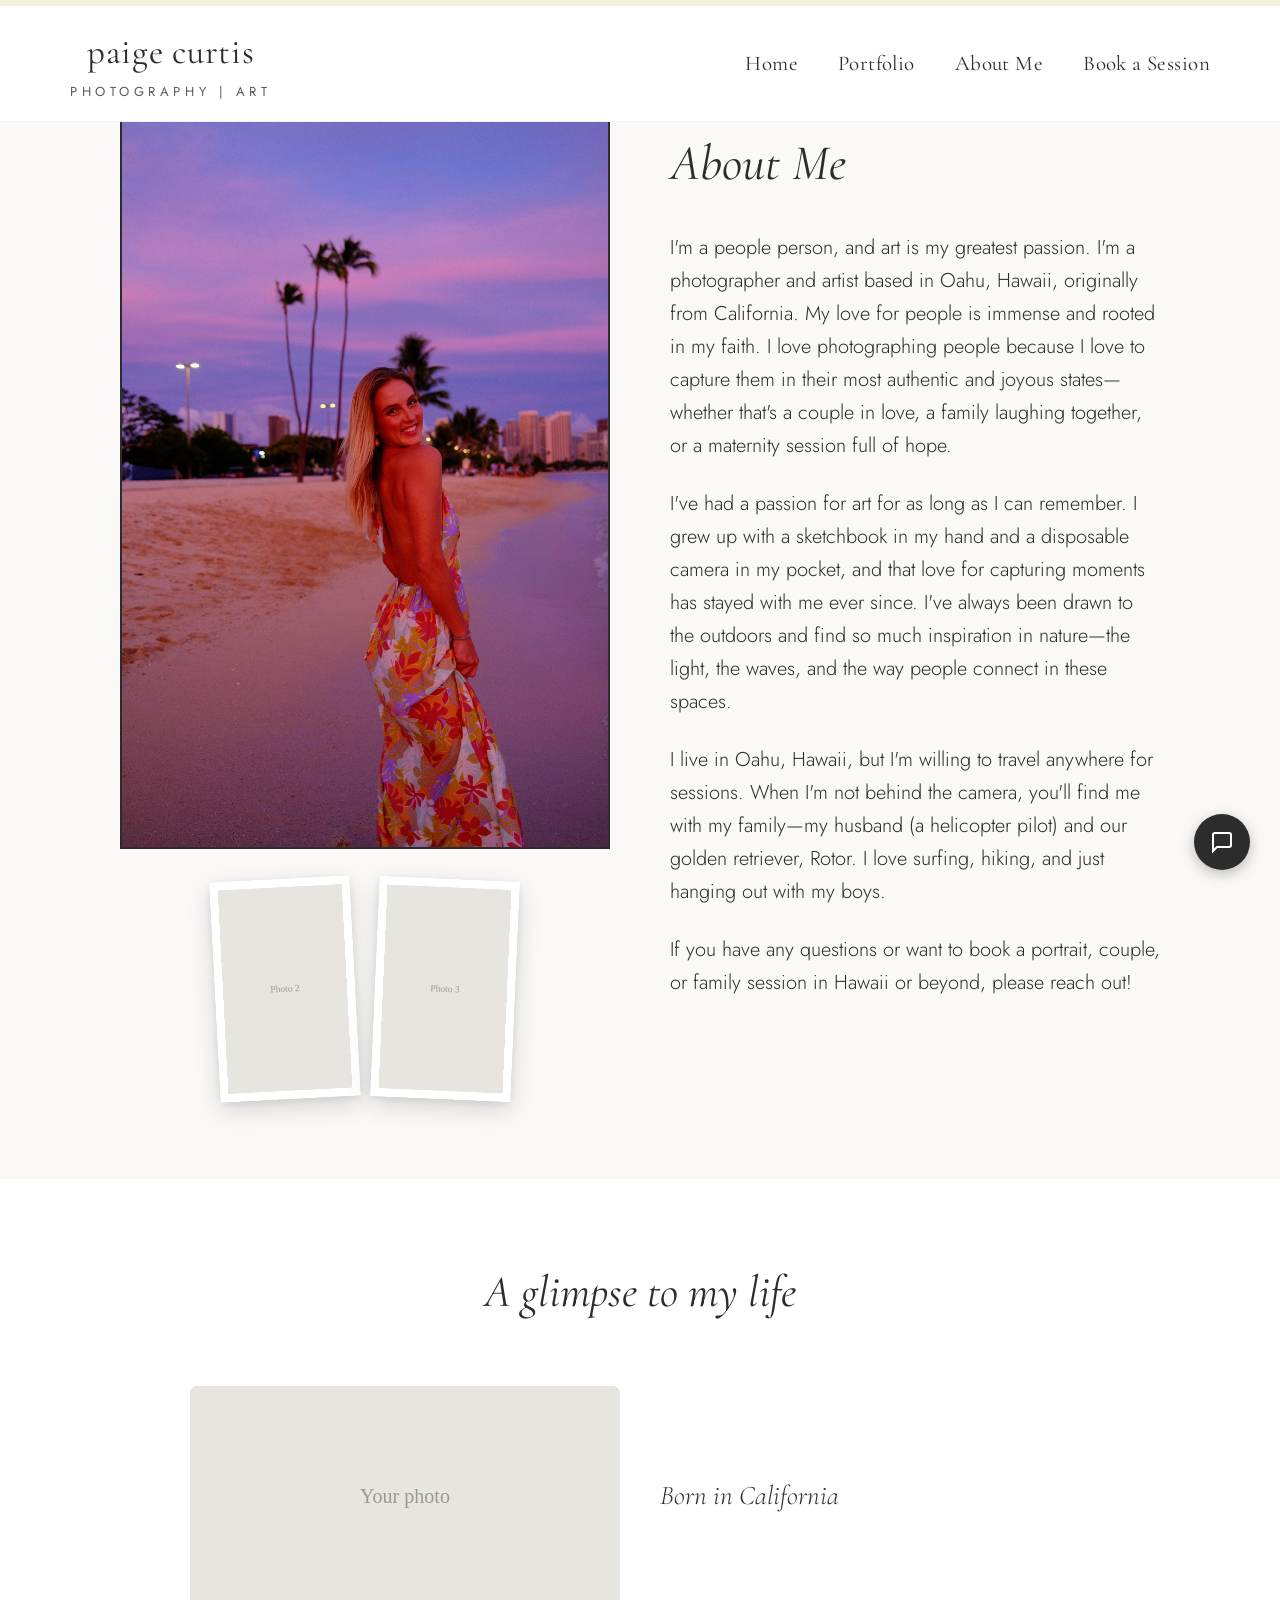
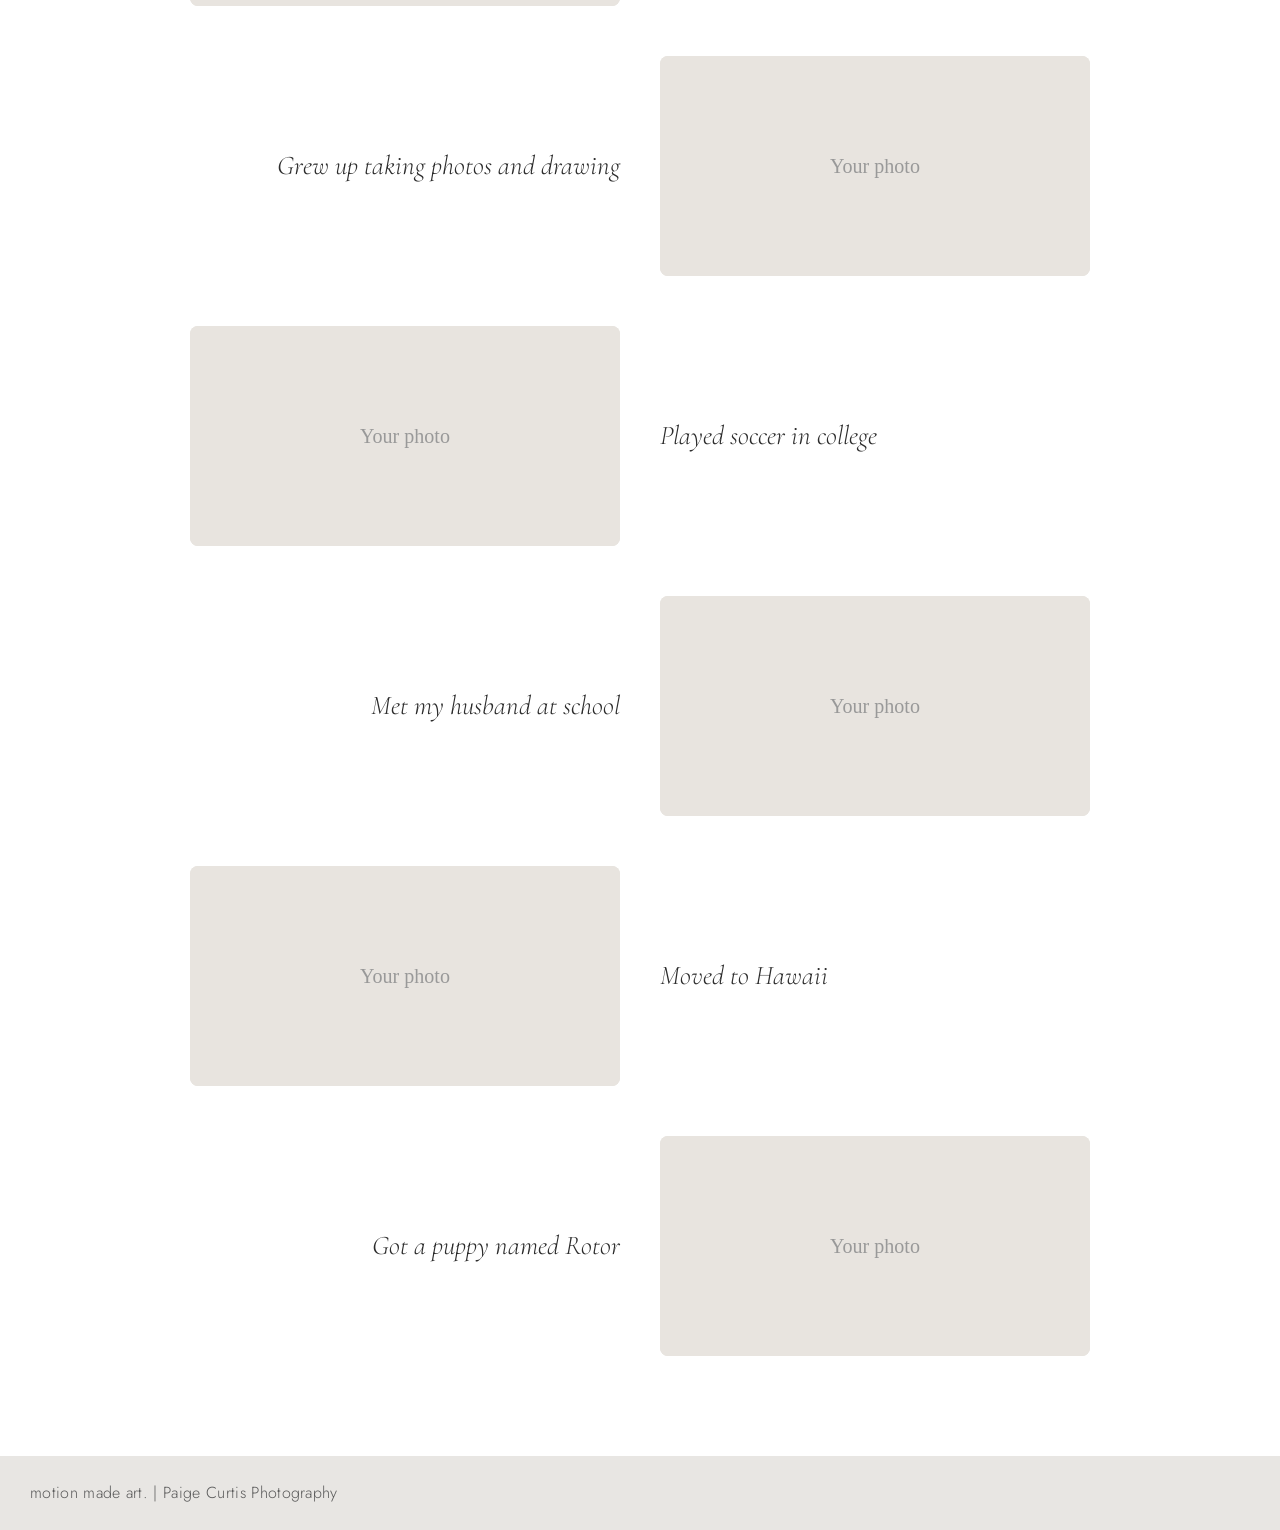
==== about/index.html @ 6ec6ce51 "fix loading" ====
<!DOCTYPE html>
<html lang="en">
<head>
  <meta charset="UTF-8">
  <meta name="viewport" content="width=device-width, initial-scale=1.0">
  <title>About Paige Curtis | Oahu Hawaii Photographer &amp; Artist</title>
  <meta name="description" content="Meet Paige Curtis—Oahu-based photographer and artist. A people person with a passion for capturing authentic, joyous moments. Faith-inspired; available to travel anywhere.">
  <meta name="keywords" content="about Paige Curtis, Oahu photographer, Hawaii photographer, portrait photographer, faith-based photography">
  <link rel="canonical" href="https://paigecurtisphoto.com/about/">
  <link rel="preconnect" href="https://fonts.googleapis.com">
  <link rel="preconnect" href="https://fonts.gstatic.com" crossorigin>
  <link href="https://fonts.googleapis.com/css2?family=Cormorant+Garamond:ital@0;1&family=Jost:wght@300;400;500&display=swap" rel="stylesheet">
  <link rel="stylesheet" href="../css/style.css">
</head>
<body>
  <div class="accent-bar" aria-hidden="true"></div>
  <header class="site-header">
    <div class="header-inner">
      <a href="../" class="logo">
        <span class="logo-name">paige curtis</span>
        <span class="logo-tag">PHOTOGRAPHY | ART</span>
      </a>
      <button type="button" class="nav-toggle" aria-label="Open menu" aria-expanded="false">
        <span></span><span></span><span></span>
      </button>
      <nav class="main-nav">
        <a href="../">Home</a>
        <a href="../portfolio">Portfolio</a>
        <a href="../about">About Me</a>
        <a href="../book">Book a Session</a>
      </nav>
    </div>
  </header>

  <main class="page-main">
    <section class="about-section">
      <div class="about-photo">
        <img class="about-main-img" src="../images/about-paige.jpg" alt="Paige Curtis on the beach at sunset" decoding="async" fetchpriority="high" onerror="this.onerror=null;this.src='data:image/svg+xml,%3Csvg xmlns=%22http://www.w3.org/2000/svg%22 width=%22400%22 height=%22600%22%3E%3Crect fill=%22%23e8e4df%22 width=%22400%22 height=%22600%22/%3E%3Ctext fill=%22%23999%22 x=%22200%22 y=%22300%22 text-anchor=%22middle%22 dy=%22.3em%22 font-family=%22sans-serif%22 font-size=%2216%22%3EYour photo%3C/text%3E%3C/svg%3E';" />
        <div class="about-extras">
          <img src="../images/about-2.jpg" alt="Paige Curtis photographer at work in Hawaii" loading="lazy" decoding="async" onerror="this.onerror=null;this.src='data:image/svg+xml,%3Csvg xmlns=%22http://www.w3.org/2000/svg%22 width=%22240%22 height=%22300%22%3E%3Crect fill=%22%23e8e4df%22 width=%22240%22 height=%22300%22/%3E%3Ctext fill=%22%23999%22 x=%22120%22 y=%22150%22 text-anchor=%22middle%22 dy=%22.3em%22 font-size=%2214%22%3EPhoto 2%3C/text%3E%3C/svg%3E';" />
          <img src="../images/about-3.jpg" alt="Paige Curtis portrait and art Oahu" loading="lazy" decoding="async" onerror="this.onerror=null;this.src='data:image/svg+xml,%3Csvg xmlns=%22http://www.w3.org/2000/svg%22 width=%22240%22 height=%22300%22%3E%3Crect fill=%22%23e8e4df%22 width=%22240%22 height=%22300%22/%3E%3Ctext fill=%22%23999%22 x=%22120%22 y=%22150%22 text-anchor=%22middle%22 dy=%22.3em%22 font-size=%2214%22%3EPhoto 3%3C/text%3E%3C/svg%3E';" />
        </div>
      </div>
      <div class="about-content">
        <h1 class="about-title">About Me</h1>
        <p>I'm a people person, and art is my greatest passion. I'm a photographer and artist based in Oahu, Hawaii, originally from California. My love for people is immense and rooted in my faith. I love photographing people because I love to capture them in their most authentic and joyous states—whether that's a couple in love, a family laughing together, or a maternity session full of hope.</p>
        <p>I've had a passion for art for as long as I can remember. I grew up with a sketchbook in my hand and a disposable camera in my pocket, and that love for capturing moments has stayed with me ever since. I've always been drawn to the outdoors and find so much inspiration in nature—the light, the waves, and the way people connect in these spaces.</p>
        <p>I live in Oahu, Hawaii, but I'm willing to travel anywhere for sessions. When I'm not behind the camera, you'll find me with my family—my husband (a helicopter pilot) and our golden retriever, Rotor. I love surfing, hiking, and just hanging out with my boys.</p>
        <p>If you have any questions or want to book a portrait, couple, or family session in Hawaii or beyond, please reach out!</p>
      </div>
    </section>

    <section class="timeline-section" id="glimpse">
      <h2 class="timeline-title">A glimpse to my life</h2>
      <div class="timeline">
        <article class="timeline-item">
          <div class="timeline-image">
            <img src="../images/timeline-california.jpg" loading="lazy" decoding="async" alt="Born in California" onerror="this.onerror=null;this.src='data:image/svg+xml,%3Csvg xmlns=%22http://www.w3.org/2000/svg%22 width=%22300%22 height=%22200%22%3E%3Crect fill=%22%23e8e4df%22 width=%22300%22 height=%22200%22/%3E%3Ctext fill=%22%23999%22 x=%22150%22 y=%22100%22 text-anchor=%22middle%22 dy=%22.3em%22 font-size=%2214%22%3EYour photo%3C/text%3E%3C/svg%3E';" />
          </div>
          <div class="timeline-content">
            <p class="timeline-text">Born in California</p>
          </div>
        </article>
        <article class="timeline-item">
          <div class="timeline-image">
            <img src="../images/timeline-photos-drawing.jpg" loading="lazy" decoding="async" alt="Grew up taking photos and drawing" onerror="this.onerror=null;this.src='data:image/svg+xml,%3Csvg xmlns=%22http://www.w3.org/2000/svg%22 width=%22300%22 height=%22200%22%3E%3Crect fill=%22%23e8e4df%22 width=%22300%22 height=%22200%22/%3E%3Ctext fill=%22%23999%22 x=%22150%22 y=%22100%22 text-anchor=%22middle%22 dy=%22.3em%22 font-size=%2214%22%3EYour photo%3C/text%3E%3C/svg%3E';" />
          </div>
          <div class="timeline-content">
            <p class="timeline-text">Grew up taking photos and drawing</p>
          </div>
        </article>
        <article class="timeline-item">
          <div class="timeline-image">
            <img src="../images/timeline-soccer.jpg" loading="lazy" decoding="async" alt="Played soccer in college" onerror="this.onerror=null;this.src='data:image/svg+xml,%3Csvg xmlns=%22http://www.w3.org/2000/svg%22 width=%22300%22 height=%22200%22%3E%3Crect fill=%22%23e8e4df%22 width=%22300%22 height=%22200%22/%3E%3Ctext fill=%22%23999%22 x=%22150%22 y=%22100%22 text-anchor=%22middle%22 dy=%22.3em%22 font-size=%2214%22%3EYour photo%3C/text%3E%3C/svg%3E';" />
          </div>
          <div class="timeline-content">
            <p class="timeline-text">Played soccer in college</p>
          </div>
        </article>
        <article class="timeline-item">
          <div class="timeline-image">
            <img src="../images/timeline-husband.jpg" loading="lazy" decoding="async" alt="Met my husband at school" onerror="this.onerror=null;this.src='data:image/svg+xml,%3Csvg xmlns=%22http://www.w3.org/2000/svg%22 width=%22300%22 height=%22200%22%3E%3Crect fill=%22%23e8e4df%22 width=%22300%22 height=%22200%22/%3E%3Ctext fill=%22%23999%22 x=%22150%22 y=%22100%22 text-anchor=%22middle%22 dy=%22.3em%22 font-size=%2214%22%3EYour photo%3C/text%3E%3C/svg%3E';" />
          </div>
          <div class="timeline-content">
            <p class="timeline-text">Met my husband at school</p>
          </div>
        </article>
        <article class="timeline-item">
          <div class="timeline-image">
            <img src="../images/timeline-hawaii.jpg" loading="lazy" decoding="async" alt="Moved to Hawaii" onerror="this.onerror=null;this.src='data:image/svg+xml,%3Csvg xmlns=%22http://www.w3.org/2000/svg%22 width=%22300%22 height=%22200%22%3E%3Crect fill=%22%23e8e4df%22 width=%22300%22 height=%22200%22/%3E%3Ctext fill=%22%23999%22 x=%22150%22 y=%22100%22 text-anchor=%22middle%22 dy=%22.3em%22 font-size=%2214%22%3EYour photo%3C/text%3E%3C/svg%3E';" />
          </div>
          <div class="timeline-content">
            <p class="timeline-text">Moved to Hawaii</p>
          </div>
        </article>
        <article class="timeline-item">
          <div class="timeline-image">
            <img src="../images/timeline-rotor.jpg" loading="lazy" decoding="async" alt="Got a puppy named Rotor" onerror="this.onerror=null;this.src='data:image/svg+xml,%3Csvg xmlns=%22http://www.w3.org/2000/svg%22 width=%22300%22 height=%22200%22%3E%3Crect fill=%22%23e8e4df%22 width=%22300%22 height=%22200%22/%3E%3Ctext fill=%22%23999%22 x=%22150%22 y=%22100%22 text-anchor=%22middle%22 dy=%22.3em%22 font-size=%2214%22%3EYour photo%3C/text%3E%3C/svg%3E';" />
          </div>
          <div class="timeline-content">
            <p class="timeline-text">Got a puppy named Rotor</p>
          </div>
        </article>
      </div>
    </section>
  </main>

  <footer class="site-footer">
    <p>motion made art. | Paige Curtis Photography</p>
  </footer>

  <a href="../inquiry" class="chat-fab" aria-label="Chat or contact">
    <svg width="24" height="24" viewBox="0 0 24 24" fill="none" stroke="currentColor" stroke-width="2" aria-hidden="true"><path d="M21 15a2 2 0 0 1-2 2H7l-4 4V5a2 2 0 0 1 2-2h14a2 2 0 0 1 2 2z"/></svg>
  </a>

  <script src="../js/main.js"></script>
</body>
</html>
---- css/style.css ----
/* Paige Curtis Photography – responsive homepage */
:root {
  --bg: #faf9f7;
  --text: #2c2c2c;
  --text-muted: #5a5a5a;
  --accent: #6b4e9e;
  --pink: #e8c4d0;
  --pink-underline: #d4a5b3;
  --white: #fff;
  --serif: 'Cormorant Garamond', Georgia, serif;
  --sans: 'Jost', -apple-system, sans-serif;
  --script: 'Great Vibes', cursive;
}

* {
  margin: 0;
  padding: 0;
  box-sizing: border-box;
}

html {
  scroll-behavior: smooth;
  /* Fluid base: text and spacing scale with viewport (min 16px, max 20px) */
  font-size: clamp(16px, 1.25vw + 12px, 20px);
}

body {
  font-family: var(--sans);
  font-weight: 300;
  color: var(--text);
  background: var(--bg);
  line-height: 1.5;
  font-size: 1rem;
}

a {
  color: inherit;
  text-decoration: none;
}

img {
  max-width: 100%;
  height: 100%;
  object-fit: cover;
  display: block;
}

.accent-bar {
  position: fixed;
  top: 0;
  left: 0;
  right: 0;
  height: 6px;
  background: #f5f0d9;
  z-index: 101;
}

/* ----- Header ----- */
.site-header {
  position: fixed;
  top: 6px;
  left: 0;
  right: 0;
  z-index: 100;
  background: var(--white);
  border-bottom: 1px solid rgba(0,0,0,0.06);
}

.header-inner {
  max-width: 1200px;
  margin: 0 auto;
  padding: 1rem 1.5rem;
  display: flex;
  align-items: center;
  justify-content: space-between;
}

.logo {
  display: flex;
  flex-direction: column;
  align-items: center;
  gap: 0.15rem;
}

.logo-name {
  font-family: var(--serif);
  font-size: 1.75rem;
  font-weight: 400;
  letter-spacing: 0.02em;
}

.logo-tag {
  font-size: 0.65rem;
  letter-spacing: 0.35em;
  color: var(--text-muted);
  font-weight: 400;
}

.nav-toggle {
  display: none;
  flex-direction: column;
  justify-content: center;
  gap: 5px;
  width: 44px;
  height: 44px;
  background: none;
  border: none;
  cursor: pointer;
  padding: 10px;
}

.nav-toggle span {
  display: block;
  width: 24px;
  height: 3px;
  background: var(--text);
  border-radius: 1px;
  transition: transform 0.2s, opacity 0.2s;
}

.nav-toggle[aria-expanded="true"] span:nth-child(1) {
  transform: translateY(6px) rotate(45deg);
}
.nav-toggle[aria-expanded="true"] span:nth-child(2) {
  opacity: 0;
}
.nav-toggle[aria-expanded="true"] span:nth-child(3) {
  transform: translateY(-6px) rotate(-45deg);
}

.main-nav {
  display: flex;
  align-items: center;
  gap: 2rem;
}

.main-nav a {
  font-family: var(--serif);
  font-size: 1.05rem;
  font-weight: 400;
  letter-spacing: 0.02em;
}

.main-nav a:hover {
  color: var(--accent);
}

/* ----- Hero ----- */
.hero {
  padding: 8rem 1.5rem 4rem;
  text-align: center;
  background: var(--bg);
}

.hero-video-wrap {
  position: relative;
  width: 100%;
  max-width: 1200px;
  margin: 0 auto 2rem;
  border-radius: 8px;
  overflow: hidden;
  background: #e0ddd9;
}

.hero-video {
  width: 100%;
  height: auto;
  display: block;
  max-height: 50vh;
  object-fit: cover;
}

.hero-video-title {
  position: absolute;
  inset: 0;
  display: flex;
  align-items: center;
  justify-content: center;
  margin: 0;
  font-family: var(--serif);
  font-size: clamp(1.75rem, 4vw, 2.5rem);
  font-weight: 400;
  letter-spacing: 0.08em;
  color: var(--white);
  text-shadow: 0 2px 8px rgba(0,0,0,0.5);
  pointer-events: none;
}

.hero-tagline {
  font-family: var(--script);
  font-size: clamp(2.5rem, 6vw, 4rem);
  font-weight: 400;
  color: var(--text);
  margin-bottom: 0.25rem;
}

.hero-underline {
  display: block;
  width: 120px;
  height: 3px;
  background: var(--pink-underline);
  margin: 0 auto 0.75rem;
}

.hero-location {
  font-size: 0.7rem;
  letter-spacing: 0.35em;
  color: var(--text-muted);
  font-weight: 400;
}

.hero-seo-intro {
  max-width: 640px;
  margin: 1.5rem auto 0;
  font-size: 0.95rem;
  line-height: 1.6;
  color: var(--text-muted);
}

.visually-hidden {
  position: absolute;
  width: 1px;
  height: 1px;
  padding: 0;
  margin: -1px;
  overflow: hidden;
  clip: rect(0, 0, 0, 0);
  white-space: nowrap;
  border: 0;
}

/* ----- Gallery (3×2 grid, scales with page) ----- */
.gallery {
  position: relative;
  width: 100%;
  max-width: 1200px;
  margin: 0 auto;
}

.gallery-grid {
  display: grid;
  grid-template-columns: repeat(3, 1fr);
  grid-template-rows: repeat(2, 1fr);
  aspect-ratio: 3 / 2;
  width: 100%;
  gap: 0;
  background: #e0ddd9;
}

.gallery-item {
  overflow: hidden;
  background: #e0ddd9;
}

.gallery-item img {
  width: 100%;
  height: 100%;
  object-fit: cover;
}

/* ----- Meet Paige (pink section, two columns) ----- */
.meet-paige {
  background: var(--pink);
  padding: 3rem 1.5rem;
}

.meet-paige-inner {
  max-width: 1100px;
  margin: 0 auto;
  display: grid;
  grid-template-columns: 1fr 1fr;
  gap: 3rem;
  align-items: center;
}

.meet-paige-content {
  text-align: left;
}

.meet-paige-title {
  font-family: var(--serif);
  font-size: 2.25rem;
  font-style: italic;
  font-weight: 400;
  margin-bottom: 0.25rem;
  color: var(--text);
}

.meet-paige-subtitle {
  font-family: var(--serif);
  font-size: 1.1rem;
  color: var(--text);
  margin-bottom: 1rem;
}

.meet-paige-text {
  font-size: 1rem;
  line-height: 1.65;
  color: var(--text);
  margin-bottom: 1.25rem;
}

.meet-paige-social {
  display: flex;
  gap: 0.75rem;
  margin-bottom: 1.25rem;
}

.meet-paige-social a {
  width: 40px;
  height: 40px;
  border-radius: 50%;
  background: var(--white);
  color: var(--text);
  display: flex;
  align-items: center;
  justify-content: center;
  font-size: 0.9rem;
  font-weight: 500;
  transition: background 0.2s, color 0.2s;
}

.meet-paige-social a:hover {
  background: var(--text);
  color: var(--white);
}

.meet-paige-photo {
  min-height: 400px;
  background: rgba(255,255,255,0.5);
}

.meet-paige-photo img {
  width: 100%;
  height: 100%;
  min-height: 400px;
  object-fit: cover;
}

/* ----- What to Expect ----- */
.what-to-expect {
  padding: 4rem 1.5rem 5rem;
  background: #faf9f7;
}

.wte-title {
  font-family: var(--serif);
  font-size: clamp(1.75rem, 3.5vw, 2.25rem);
  font-style: italic;
  font-weight: 400;
  text-align: center;
  margin-bottom: 2.5rem;
  color: var(--text);
  display: flex;
  align-items: center;
  justify-content: center;
  gap: 1rem;
}

.wte-inner {
  max-width: 1000px;
  margin: 0 auto;
  display: grid;
  grid-template-columns: 160px 1fr 130px;
  gap: 2.5rem;
  align-items: start;
  background: var(--white);
  padding: 2.5rem 2rem;
  border-radius: 4px;
  box-shadow: 0 2px 20px rgba(0,0,0,0.06);
}

.wte-text {
  padding: 0.25rem 0;
}

.wte-text p {
  margin-bottom: 1.35rem;
  font-size: 0.95rem;
  line-height: 1.7;
  color: var(--text);
}

.wte-text p:last-child {
  margin-bottom: 0;
}

.wte-images {
  display: flex;
  flex-direction: column;
  gap: 1rem;
}

.wte-images img {
  width: 100%;
  height: 200px;
  object-fit: cover;
  background: #e8e6e3;
  border-radius: 4px;
}

.wte-images-right img {
  height: 308px;
}

/* ----- Spreading God's love ----- */
.spreading-love {
  position: relative;
  min-height: 380px;
  display: flex;
  flex-direction: column;
  align-items: center;
  justify-content: center;
  padding: 4rem 1.5rem;
  overflow: hidden;
}

.spreading-love-bg {
  position: absolute;
  inset: 0;
  background: linear-gradient(135deg, #5a8ab0 0%, #7ba3c9 50%, #9bb8d4 100%);
  background-size: cover;
  background-position: center;
}

.spreading-love-bg.bg-loaded {
  background-image: url('../images/spreading-love.jpg');
}

.spreading-love-bg::after {
  content: '';
  position: absolute;
  inset: 0;
  background: rgba(0,0,0,0.2);
}

.spreading-love-text {
  position: relative;
  z-index: 1;
  font-family: var(--script);
  font-size: clamp(1.75rem, 4vw, 2.75rem);
  color: var(--white);
  text-align: center;
  max-width: 520px;
  line-height: 1.4;
  margin-bottom: 1.5rem;
  text-shadow: 0 1px 3px rgba(0,0,0,0.3);
}

.spreading-love .btn {
  position: relative;
  z-index: 1;
}

.btn-sm {
  padding: 0.5rem 1.25rem;
  font-size: 0.85rem;
}

/* ----- Timeline: A glimpse to my life ----- */
.timeline-section {
  padding: 4rem 1.5rem 5rem;
  background: var(--white);
}

.timeline-title {
  font-family: var(--serif);
  font-size: clamp(1.75rem, 3.5vw, 2.25rem);
  font-style: italic;
  font-weight: 400;
  text-align: center;
  margin-bottom: 3rem;
  color: var(--text);
}

.timeline {
  max-width: 900px;
  margin: 0 auto;
  display: flex;
  flex-direction: column;
  gap: 2.5rem;
}

.timeline-item {
  display: grid;
  grid-template-columns: 1fr 1fr;
  gap: 2rem;
  align-items: center;
}

.timeline-item:nth-child(even) .timeline-image {
  order: 2;
}

.timeline-item:nth-child(even) .timeline-content {
  order: 1;
  text-align: right;
}

.timeline-image {
  border-radius: 8px;
  overflow: hidden;
  background: #e8e4df;
}

.timeline-image img {
  width: 100%;
  height: 220px;
  object-fit: cover;
  display: block;
}

.timeline-content {
  padding: 0.5rem 0;
}

.timeline-text {
  font-family: var(--serif);
  font-size: 1.35rem;
  font-style: italic;
  color: var(--text);
  line-height: 1.4;
  margin: 0;
}

@media (max-width: 640px) {
  .timeline-item {
    grid-template-columns: 1fr;
    gap: 0.75rem;
  }

  .timeline-item:nth-child(even) .timeline-image,
  .timeline-item:nth-child(even) .timeline-content {
    order: unset;
  }

  .timeline-item:nth-child(even) .timeline-content {
    text-align: left;
  }

  .timeline-image img {
    height: 180px;
  }
}

/* ----- Home contact section (bottom, two-col image + form) ----- */
.home-contact-section {
  padding: 3rem 1.5rem 4rem;
  background: var(--white);
}

.home-contact-heading {
  font-family: var(--serif);
  font-size: 2.25rem;
  font-weight: 400;
  text-align: center;
  margin-bottom: 0.5rem;
  color: var(--text);
}

.home-contact-intro {
  text-align: center;
  font-size: 1rem;
  color: var(--text);
  margin-bottom: 2rem;
}

.home-contact-intro a {
  color: var(--accent);
  text-decoration: underline;
}

.home-contact-layout {
  max-width: 1100px;
  margin: 0 auto;
  display: grid;
  grid-template-columns: 0.9fr 1.1fr;
  gap: 0;
  min-height: 400px;
}

.home-contact-image {
  background: #2a2a2a;
  min-height: 400px;
}

.home-contact-image img {
  width: 100%;
  height: 100%;
  min-height: 400px;
  object-fit: cover;
}

.home-contact-form-wrap {
  background: #e8e6e3;
  padding: 2rem 2.5rem;
}

.home-contact-form-wrap .home-contact-details {
  font-size: 0.9rem;
  color: var(--text);
  margin-bottom: 0.5rem;
}

.home-contact-form .form-row {
  margin-bottom: 1rem;
}

.home-contact-form label {
  display: block;
  font-size: 0.85rem;
  margin-bottom: 0.3rem;
  color: var(--text);
}

.home-contact-form .form-row-split {
  display: grid;
  grid-template-columns: 1fr 1fr;
  gap: 1rem;
}

.home-contact-form input,
.home-contact-form textarea {
  width: 100%;
  padding: 0.5rem 0;
  font-family: var(--sans);
  font-size: 1rem;
  border: none;
  border-bottom: 1px solid var(--text-muted);
  background: transparent;
  resize: vertical;
}

.home-contact-form input:focus,
.home-contact-form textarea:focus {
  outline: none;
  border-bottom-color: var(--text);
}

.home-contact-form .required { color: #c00; }

.home-contact-form .btn { margin-top: 0.5rem; }

/* ----- Footer ----- */
.site-footer {
  padding: 1.25rem 1.5rem;
  background: #e8e6e3;
  text-align: left;
  font-size: 0.8rem;
  color: var(--text-muted);
  letter-spacing: 0.02em;
}

/* ----- Chat FAB ----- */
.chat-fab {
  position: fixed;
  bottom: 1.5rem;
  right: 1.5rem;
  z-index: 99;
  width: 56px;
  height: 56px;
  border-radius: 50%;
  background: var(--text);
  color: var(--white);
  display: flex;
  align-items: center;
  justify-content: center;
  box-shadow: 0 4px 14px rgba(0,0,0,0.25);
  transition: transform 0.2s, background 0.2s;
}

.chat-fab:hover {
  background: var(--accent);
  transform: scale(1.05);
}

/* ----- Responsive: phone ----- */
@media (max-width: 700px) {
  .nav-toggle {
    display: flex;
  }

  .main-nav {
    position: fixed;
    top: 0;
    right: 0;
    width: 280px;
    max-width: 85vw;
    height: 100vh;
    background: var(--white);
    flex-direction: column;
    justify-content: center;
    gap: 1.5rem;
    padding: 2rem;
    box-shadow: -4px 0 20px rgba(0,0,0,0.08);
    transform: translateX(100%);
    transition: transform 0.3s ease;
  }

  .main-nav.is-open {
    transform: translateX(0);
  }

  .main-nav a {
    font-size: 1.25rem;
  }

  .hero {
    padding: 6rem 1.25rem 3rem;
  }

  .hero-tagline {
    font-size: 1.75rem;
  }

  .hero-location {
    font-size: 0.65rem;
    letter-spacing: 0.25em;
  }

  .meet-paige-inner {
    grid-template-columns: 1fr;
    gap: 2rem;
  }

  .meet-paige-photo {
    order: -1;
    min-height: 320px;
  }

  .meet-paige-photo img {
    min-height: 320px;
  }

  .meet-paige {
    padding: 2rem 1.25rem;
  }

  .meet-paige-title {
    font-size: 1.75rem;
  }

  .meet-paige-content {
    text-align: center;
  }

  .meet-paige-social {
    justify-content: center;
  }

  .what-to-expect {
    padding: 3rem 1.25rem 4rem;
  }

  .wte-inner {
    grid-template-columns: 1fr;
    gap: 1.5rem;
    padding: 1.5rem 1.25rem;
  }

  .wte-images-left,
  .wte-images-right {
    flex-direction: row;
    flex-wrap: wrap;
    justify-content: center;
    gap: 0.75rem;
  }

  .wte-images img {
    width: 140px;
    height: 180px;
    min-width: 140px;
  }

  .wte-images-right img {
    height: 180px;
  }

  .wte-title::before,
  .wte-title::after {
    max-width: 40px;
  }

  .spreading-love {
    min-height: 320px;
    padding: 3rem 1.25rem;
  }

  .spreading-love-text {
    font-size: 1.5rem;
  }

  .home-contact-layout {
    grid-template-columns: 1fr;
  }

  .home-contact-image {
    min-height: 280px;
  }

  .home-contact-image img {
    min-height: 280px;
  }

  .home-contact-form-wrap {
    padding: 1.5rem 1.25rem;
  }

  .home-contact-form .form-row-split {
    grid-template-columns: 1fr;
  }

  .chat-fab {
    bottom: 1rem;
    right: 1rem;
    width: 50px;
    height: 50px;
  }
}

/* ========== Page main (inner pages) ========== */
.page-main {
  padding-top: calc(6px + 70px);
  min-height: 100vh;
}

/* ========== About Me ========== */
.about-section {
  max-width: 1100px;
  margin: 0 auto;
  padding: 2rem 1.5rem 4rem;
  display: grid;
  grid-template-columns: 1fr 1fr;
  gap: 3rem;
  align-items: start;
}

.about-photo {
  position: sticky;
  top: 6rem;
}

.about-main-img {
  width: 100%;
  height: auto;
  min-height: 400px;
  object-fit: cover;
  border: 2px solid var(--text);
  display: block;
}

.about-extras {
  display: flex;
  flex-direction: row;
  flex-wrap: nowrap;
  gap: 1rem;
  justify-content: center;
  align-items: flex-start;
  margin-top: 1.5rem;
  padding: 0 1rem;
}

.about-extras img {
  display: block;
  width: 140px;
  min-width: 140px;
  max-width: 200px;
  height: 220px;
  object-fit: cover;
  border: 8px solid var(--white);
  box-shadow: 0 8px 24px rgba(0,0,0,0.15), 0 2px 8px rgba(0,0,0,0.08);
  transition: transform 0.25s ease;
  flex-shrink: 0;
}

.about-extras img:first-child {
  transform: rotate(-3deg);
}

.about-extras img:first-child:hover {
  transform: rotate(-1deg) scale(1.02);
}

.about-extras img:last-child {
  transform: rotate(2.5deg);
}

.about-extras img:last-child:hover {
  transform: rotate(1deg) scale(1.02);
}

.about-content {
  padding-top: 0.5rem;
}

.about-title {
  font-family: var(--serif);
  font-size: 2.5rem;
  font-style: italic;
  font-weight: 400;
  margin-bottom: 1.5rem;
  color: var(--text);
}

.about-content p {
  margin-bottom: 1.25rem;
  font-size: 1rem;
  line-height: 1.65;
  color: var(--text);
}

@media (max-width: 700px) {
  .about-section {
    grid-template-columns: 1fr;
    padding: 1.5rem 1.25rem 3rem;
  }
  .about-photo { position: static; }
  .about-extras {
    flex-direction: row;
    margin-top: 1.25rem;
    padding: 0;
  }
  .about-extras img {
    width: 120px;
    min-width: 120px;
    max-width: 140px;
    height: 180px;
  }
  .about-title { font-size: 1.75rem; }
}

/* ========== Services ========== */
.services-hero {
  position: relative;
  height: 45vh;
  min-height: 280px;
  display: flex;
  align-items: center;
  justify-content: center;
}

.services-hero-bg {
  position: absolute;
  inset: 0;
  background-color: #2a2a2a;
  background-size: cover;
  background-position: center;
}

.services-hero-bg.bg-loaded {
  background-image: url('../images/services-hero.jpg');
}

.services-hero-title {
  position: relative;
  z-index: 1;
  font-family: var(--sans);
  font-size: clamp(2.5rem, 6vw, 4rem);
  font-weight: 300;
  color: var(--white);
  letter-spacing: 0.02em;
}

.services-seo-intro {
  max-width: 720px;
  margin: 0 auto 0.5rem;
  padding: 0 1.5rem;
  font-size: 0.95rem;
  line-height: 1.6;
  color: var(--text-muted);
  text-align: center;
}

.services-subtitle {
  font-family: var(--serif);
  font-size: 1.5rem;
  font-style: italic;
  text-align: right;
  margin: 1.5rem 1.5rem 2rem auto;
  max-width: 1100px;
  color: var(--text);
}

.packages {
  max-width: 1100px;
  margin: 0 auto 4rem;
  padding: 0 1.5rem;
}

.package {
  display: grid;
  grid-template-columns: 1fr 1fr;
  gap: 0;
  align-items: stretch;
  margin-bottom: 0;
}

.package-reverse .package-content { order: 2; }
.package-reverse .package-image { order: 1; }

.package-content {
  padding: 2.5rem 2rem;
  display: flex;
  flex-direction: column;
  justify-content: center;
  background: var(--white);
}

.package-content h2 {
  font-family: var(--sans);
  font-size: 1.5rem;
  font-weight: 500;
  margin-bottom: 0.25rem;
}

.package-tagline {
  font-size: 0.9rem;
  color: var(--text-muted);
  margin-bottom: 0.75rem;
}

.package-price {
  font-size: 1.75rem;
  font-weight: 500;
  margin-bottom: 1rem;
}

.package-content ul {
  list-style: none;
  margin-bottom: 1.5rem;
}

.package-content li {
  padding: 0.25rem 0;
  padding-left: 1.25rem;
  position: relative;
}

.package-content li::before {
  content: '–';
  position: absolute;
  left: 0;
  color: var(--text-muted);
}

.package-image {
  min-height: 280px;
  background: #e0ddd9;
}

.package-image img {
  width: 100%;
  height: 100%;
  min-height: 280px;
}

.btn {
  display: inline-block;
  padding: 0.75rem 1.5rem;
  font-family: var(--sans);
  font-size: 0.9rem;
  font-weight: 400;
  text-align: center;
  cursor: pointer;
  border: none;
  transition: background 0.2s, color 0.2s;
}

.btn-dark {
  background: var(--text);
  color: var(--white);
}

.btn-dark:hover {
  background: var(--accent);
}

@media (max-width: 700px) {
  .services-hero { min-height: 220px; }
  .services-subtitle { text-align: center; margin: 1rem 1rem 1.5rem; }
  .package, .package-reverse {
    grid-template-columns: 1fr;
  }
  .package-reverse .package-content, .package-reverse .package-image { order: unset; }
  .package-content { padding: 1.5rem 1.25rem; }
  .package-image { min-height: 220px; }
}

/* ========== Portfolio ========== */
.portfolio-intro {
  padding: 3rem 1.5rem 1.5rem;
  max-width: 720px;
  margin: 0 auto;
}

.portfolio-intro-text {
  font-size: 0.95rem;
  line-height: 1.6;
  color: var(--text-muted);
  text-align: center;
}

.portfolio-category {
  padding: 2rem 1.5rem 2.5rem;
  max-width: 1200px;
  margin: 0 auto;
}

.portfolio-category-title {
  font-family: var(--serif);
  font-size: 2rem;
  font-style: italic;
  font-weight: 400;
  margin-bottom: 0.35rem;
}

.portfolio-category-desc {
  font-size: 0.95rem;
  color: var(--text-muted);
  margin-bottom: 1rem;
}

.portfolio-scroll {
  overflow-x: auto;
  overflow-y: hidden;
  -webkit-overflow-scrolling: touch;
  margin: 0 -1.5rem;
  padding: 0 1.5rem;
}

.portfolio-scroll-inner {
  display: flex;
  gap: 1rem;
  padding-bottom: 0.5rem;
}

.portfolio-scroll-inner img {
  width: 280px;
  min-width: 280px;
  height: 320px;
  object-fit: cover;
  background: #e0ddd9;
}

@media (max-width: 700px) {
  .portfolio-scroll-inner img {
    width: 220px;
    min-width: 220px;
    height: 260px;
  }
}

/* ========== Book / Process ========== */
.process-section {
  position: relative;
  padding: 3rem 1.5rem;
  min-height: 60vh;
}

.process-bg {
  position: absolute;
  inset: 0;
  background: #1a1a1a;
  background-size: cover;
  background-position: center;
}

.process-bg.bg-loaded {
  background-image: url('../images/process-bg.jpg');
}

.process-bg::after {
  content: '';
  position: absolute;
  inset: 0;
  background: rgba(0,0,0,0.35);
}

.process-card {
  position: relative;
  max-width: 560px;
  margin: 0 auto;
  padding: 2rem 2.5rem;
  background: rgba(255,255,255,0.95);
  border-radius: 12px;
  box-shadow: 0 8px 32px rgba(0,0,0,0.15);
}

.process-title {
  font-family: var(--serif);
  font-size: 2rem;
  font-weight: 400;
  text-align: center;
  margin-bottom: 1.5rem;
}

.process-steps {
  list-style: none;
  counter-reset: step;
}

.process-steps li {
  margin-bottom: 1.5rem;
  padding-left: 2.5rem;
  position: relative;
  counter-increment: step;
}

.process-steps li::before {
  content: counter(step);
  position: absolute;
  left: 0;
  top: 0;
  font-weight: 500;
  color: var(--accent);
}

.process-steps strong {
  display: block;
  margin-bottom: 0.35rem;
  font-size: 1.05rem;
}

.process-steps p {
  font-size: 0.95rem;
  line-height: 1.55;
  color: var(--text);
}

/* Three circular images in a row (replaces carousel) */
.process-three-images {
  background: #3a3a3a;
  padding: 2rem 1.5rem;
}

.process-three-images-inner {
  max-width: 900px;
  margin: 0 auto;
  display: grid;
  grid-template-columns: repeat(3, 1fr);
  gap: clamp(1rem, 3vw, 2rem);
  align-items: center;
  justify-items: center;
}

.process-circle {
  width: 100%;
  aspect-ratio: 1;
  max-width: 280px;
  border-radius: 50%;
  overflow: hidden;
  background: #2a2a2a;
}

.process-circle img {
  width: 100%;
  height: 100%;
  object-fit: cover;
}

.faq-section {
  display: grid;
  grid-template-columns: 1fr 1fr;
  min-height: 400px;
}

.faq-image-col {
  position: relative;
  min-height: 280px;
  display: flex;
  align-items: center;
  justify-content: center;
}

/* .faq-bg is used in HTML; keep .faq-image-bg for backwards compatibility */
.faq-bg,
.faq-image-bg {
  position: absolute;
  inset: 0;
  background: linear-gradient(135deg, #4a6fa5 0%, #3a5a8a 100%);
  background-size: cover;
  background-position: center;
}

.faq-bg.bg-loaded,
.faq-image-bg.bg-loaded {
  background-image: url('../images/faq-bg.JPG');
}

.faq-bg::after,
.faq-image-bg::after {
  content: '';
  position: absolute;
  inset: 0;
  background: rgba(0,0,0,0.3);
}

.faq-title {
  position: relative;
  z-index: 1;
  font-family: var(--serif);
  font-size: clamp(1.5rem, 3vw, 2rem);
  font-weight: 400;
  color: var(--white);
  text-align: center;
  padding: 2rem;
  margin-top: -3rem;
}

.faq-content-col {
  padding: 2rem 2.5rem;
  background: var(--white);
  display: flex;
  flex-direction: column;
  justify-content: center;
}

.faq-item {
  margin-bottom: 1.5rem;
}

.faq-item h3 {
  font-size: 1rem;
  font-weight: 500;
  margin-bottom: 0.35rem;
}

.faq-item p {
  font-size: 0.9rem;
  line-height: 1.5;
  color: var(--text);
}

.faq-content-col .btn {
  margin-top: 0.5rem;
  align-self: flex-start;
}

@media (max-width: 700px) {
  .process-card { padding: 1.5rem 1.25rem; margin: 0 1rem; }
  .process-three-images-inner {
    gap: 1rem;
  }
  .process-circle {
    max-width: 200px;
  }
  .faq-section { grid-template-columns: 1fr; }
  .faq-image-col { min-height: 200px; }
  .faq-content-col { padding: 1.5rem 1.25rem; }
}

/* ========== Contact ========== */
.thank-you-section {
  text-align: center;
  padding: 4rem 1.5rem;
  max-width: 520px;
  margin: 0 auto;
}

.thank-you-title {
  font-family: var(--serif);
  font-size: 2.5rem;
  font-weight: 400;
  margin-bottom: 1rem;
}

.thank-you-text {
  font-size: 1.1rem;
  line-height: 1.6;
  margin-bottom: 1.5rem;
  color: var(--text);
}

.contact-intro {
  text-align: center;
  padding: 2rem 1.5rem 1rem;
}

.contact-page-title {
  font-family: var(--serif);
  font-size: 2.5rem;
  font-weight: 400;
  margin-bottom: 0.75rem;
}

.contact-intro-text {
  font-size: 1rem;
  color: var(--text);
}

.contact-intro-text a {
  text-decoration: underline;
  color: var(--accent);
}

.contact-layout {
  display: grid;
  grid-template-columns: 1.2fr 1fr;
  max-width: 1200px;
  margin: 0 auto 4rem;
  min-height: 500px;
}

.contact-image-col {
  background: #2a2a2a;
  min-height: 400px;
}

.contact-hero-img {
  width: 100%;
  height: 100%;
  min-height: 400px;
  object-fit: cover;
}

.contact-form-col {
  background: #e8e6e3;
  padding: 2rem 2.5rem;
  display: flex;
  flex-direction: column;
}

.contact-details {
  font-size: 0.9rem;
  color: var(--text);
  margin-bottom: 1rem;
}

.contact-form .form-row {
  margin-bottom: 1.25rem;
}

.contact-form label {
  display: block;
  font-size: 0.85rem;
  margin-bottom: 0.35rem;
  color: var(--text);
}

.contact-form .required { color: #c00; }

.contact-form input,
.contact-form textarea {
  width: 100%;
  padding: 0.5rem 0;
  font-family: var(--sans);
  font-size: 1rem;
  border: none;
  border-bottom: 1px solid var(--text-muted);
  background: transparent;
  resize: vertical;
}

.contact-form input:focus,
.contact-form textarea:focus {
  outline: none;
  border-bottom-color: var(--text);
}

.btn-send {
  margin-top: 0.5rem;
}

@media (max-width: 700px) {
  .contact-layout { grid-template-columns: 1fr; }
  .contact-image-col { min-height: 280px; }
  .contact-hero-img { min-height: 280px; }
  .contact-form-col { padding: 1.5rem 1.25rem; }
}

/* ========== Inquiry form (not in nav) ========== */
.inquiry-page .page-main { padding-top: calc(6px + 70px); }

.inquiry-layout {
  display: grid;
  grid-template-columns: 1.2fr 1fr;
  max-width: 1200px;
  margin: 0 auto 4rem;
  min-height: 500px;
}

.inquiry-image-col {
  background: #2a2a2a;
  min-height: 400px;
}

.inquiry-hero-img {
  width: 100%;
  height: 100%;
  min-height: 400px;
  object-fit: cover;
}

.inquiry-form-col {
  background: #e8e6e3;
  padding: 2rem 2.5rem;
  display: flex;
  flex-direction: column;
}

.inquiry-details {
  font-size: 0.9rem;
  color: var(--text);
  margin-bottom: 1rem;
}

.inquiry-required-note {
  font-size: 0.8rem;
  color: var(--text-muted);
  margin-bottom: 1rem;
}

.inquiry-form .form-row {
  margin-bottom: 1.25rem;
}

.inquiry-form label,
.inquiry-form .form-label {
  display: block;
  font-size: 0.85rem;
  margin-bottom: 0.35rem;
  color: var(--text);
}

.inquiry-form input:not([type="radio"]),
.inquiry-form textarea {
  width: 100%;
  padding: 0.5rem 0;
  font-family: var(--sans);
  font-size: 1rem;
  border: none;
  border-bottom: 1px solid var(--text-muted);
  background: transparent;
  resize: vertical;
}

.inquiry-form input:focus,
.inquiry-form textarea:focus {
  outline: none;
  border-bottom-color: var(--text);
}

.inquiry-form .form-label { margin-bottom: 0.5rem; }

.form-radios {
  display: flex;
  flex-wrap: wrap;
  gap: 0.75rem 1.5rem;
}

.radio-label {
  display: inline-flex;
  align-items: center;
  gap: 0.4rem;
  font-size: 0.95rem;
  cursor: pointer;
}

.radio-label input { width: auto; }

.inquiry-form .form-hint {
  font-size: 0.8rem;
  color: var(--text-muted);
  margin-bottom: 0.5rem;
}

.inquiry-form .form-date-row {
  display: grid;
  grid-template-columns: 1fr 1fr;
  gap: 1rem;
}

.inquiry-form .form-group label {
  margin-bottom: 0.35rem;
}

.inquiry-form .optional {
  font-size: 0.8rem;
  font-weight: 400;
  color: var(--text-muted);
}

@media (max-width: 700px) {
  .inquiry-layout { grid-template-columns: 1fr; }
  .inquiry-image-col { min-height: 280px; }
  .inquiry-hero-img { min-height: 280px; }
  .inquiry-form-col { padding: 1.5rem 1.25rem; }
  .inquiry-form .form-date-row { grid-template-columns: 1fr; }
}
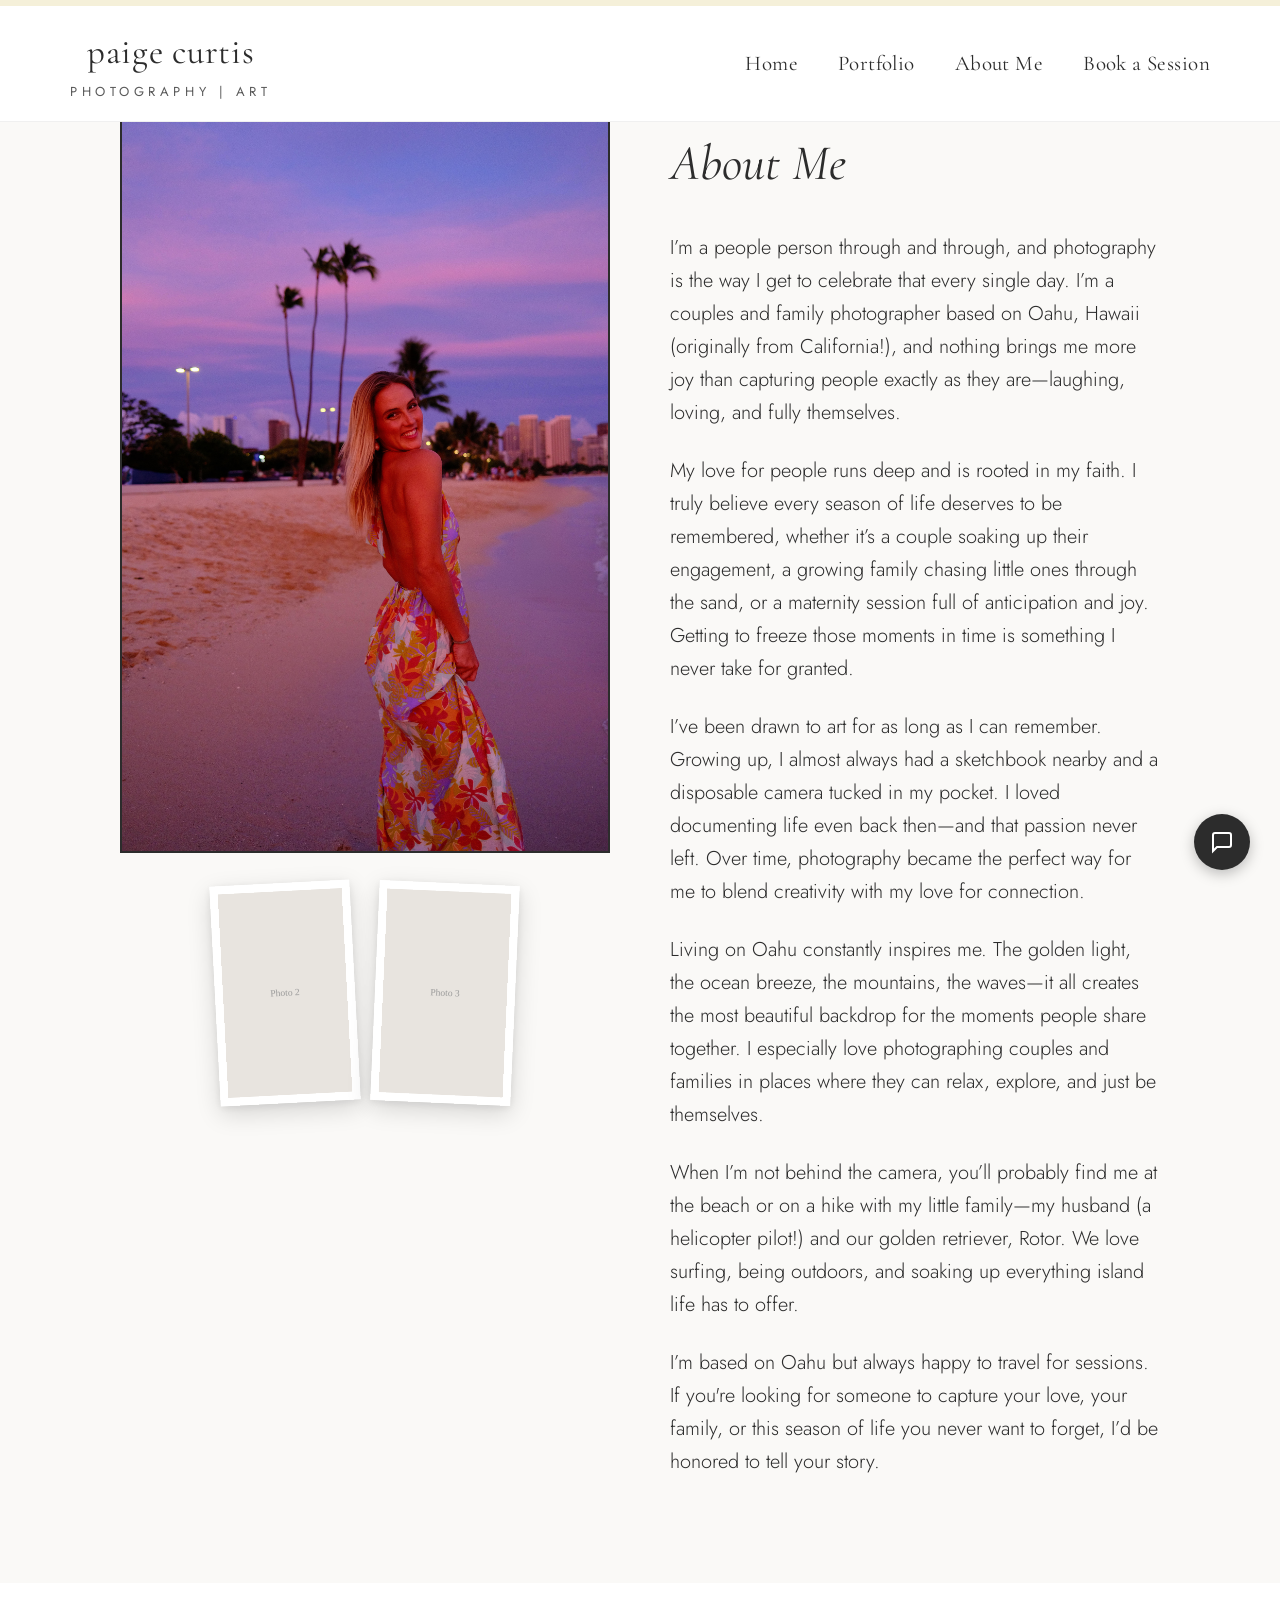
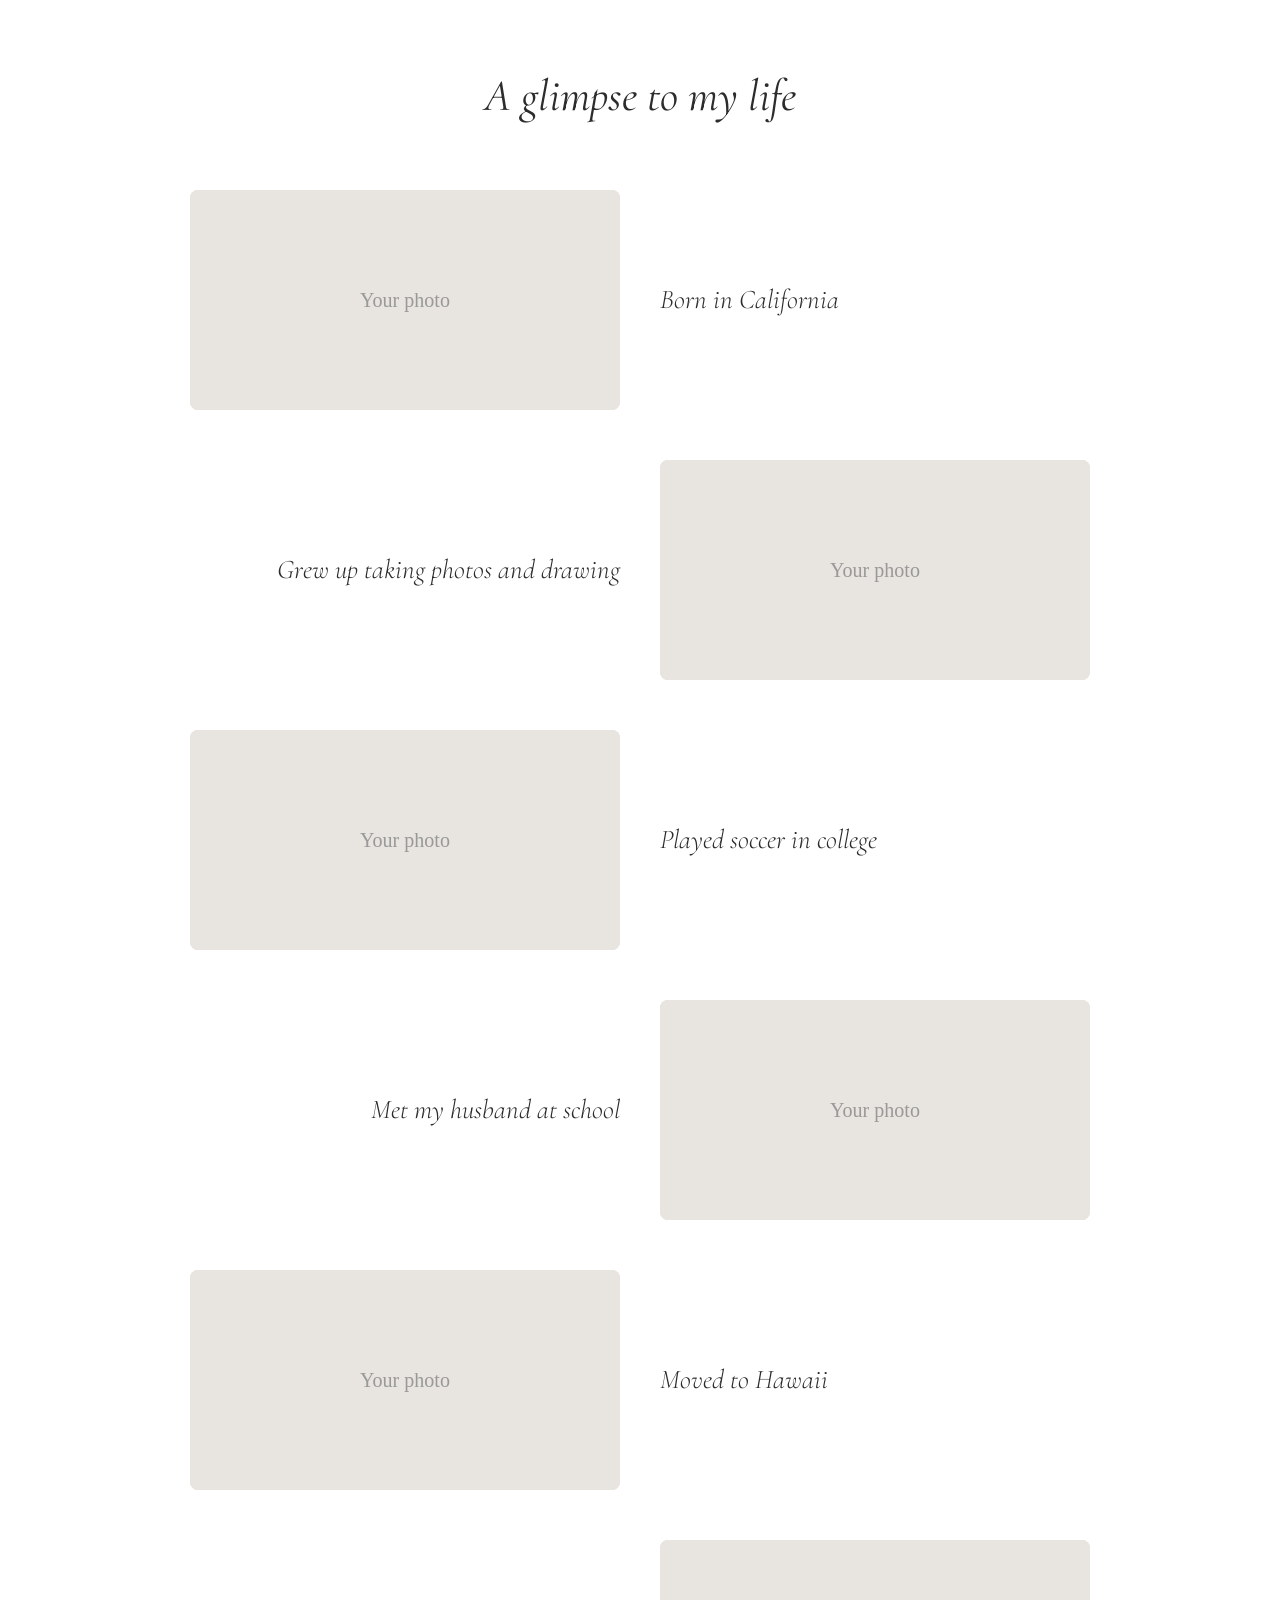
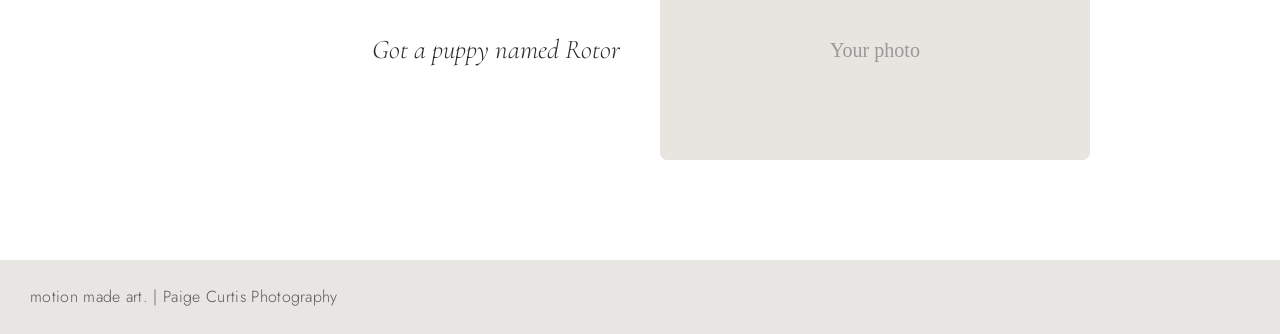
==== commit 19075bd2: "fixing text" ====
--- a/about/index.html
+++ b/about/index.html
@@ -43,10 +43,12 @@
       </div>
       <div class="about-content">
         <h1 class="about-title">About Me</h1>
-        <p>I'm a people person, and art is my greatest passion. I'm a photographer and artist based in Oahu, Hawaii, originally from California. My love for people is immense and rooted in my faith. I love photographing people because I love to capture them in their most authentic and joyous states—whether that's a couple in love, a family laughing together, or a maternity session full of hope.</p>
-        <p>I've had a passion for art for as long as I can remember. I grew up with a sketchbook in my hand and a disposable camera in my pocket, and that love for capturing moments has stayed with me ever since. I've always been drawn to the outdoors and find so much inspiration in nature—the light, the waves, and the way people connect in these spaces.</p>
-        <p>I live in Oahu, Hawaii, but I'm willing to travel anywhere for sessions. When I'm not behind the camera, you'll find me with my family—my husband (a helicopter pilot) and our golden retriever, Rotor. I love surfing, hiking, and just hanging out with my boys.</p>
-        <p>If you have any questions or want to book a portrait, couple, or family session in Hawaii or beyond, please reach out!</p>
+        <p>I’m a people person through and through, and photography is the way I get to celebrate that every single day. I’m a couples and family photographer based on Oahu, Hawaii (originally from California!), and nothing brings me more joy than capturing people exactly as they are—laughing, loving, and fully themselves.</p>
+        <p>My love for people runs deep and is rooted in my faith. I truly believe every season of life deserves to be remembered, whether it’s a couple soaking up their engagement, a growing family chasing little ones through the sand, or a maternity session full of anticipation and joy. Getting to freeze those moments in time is something I never take for granted.</p>
+        <p>I’ve been drawn to art for as long as I can remember. Growing up, I almost always had a sketchbook nearby and a disposable camera tucked in my pocket. I loved documenting life even back then—and that passion never left. Over time, photography became the perfect way for me to blend creativity with my love for connection.</p>
+	<p>Living on Oahu constantly inspires me. The golden light, the ocean breeze, the mountains, the waves—it all creates the most beautiful backdrop for the moments people share together. I especially love photographing couples and families in places where they can relax, explore, and just be themselves.</p>
+        <p>When I’m not behind the camera, you’ll probably find me at the beach or on a hike with my little family—my husband (a helicopter pilot!) and our golden retriever, Rotor. We love surfing, being outdoors, and soaking up everything island life has to offer.</p>
+	<p>I’m based on Oahu but always happy to travel for sessions. If you're looking for someone to capture your love, your family, or this season of life you never want to forget, I’d be honored to tell your story.</p>
       </div>
     </section>
 
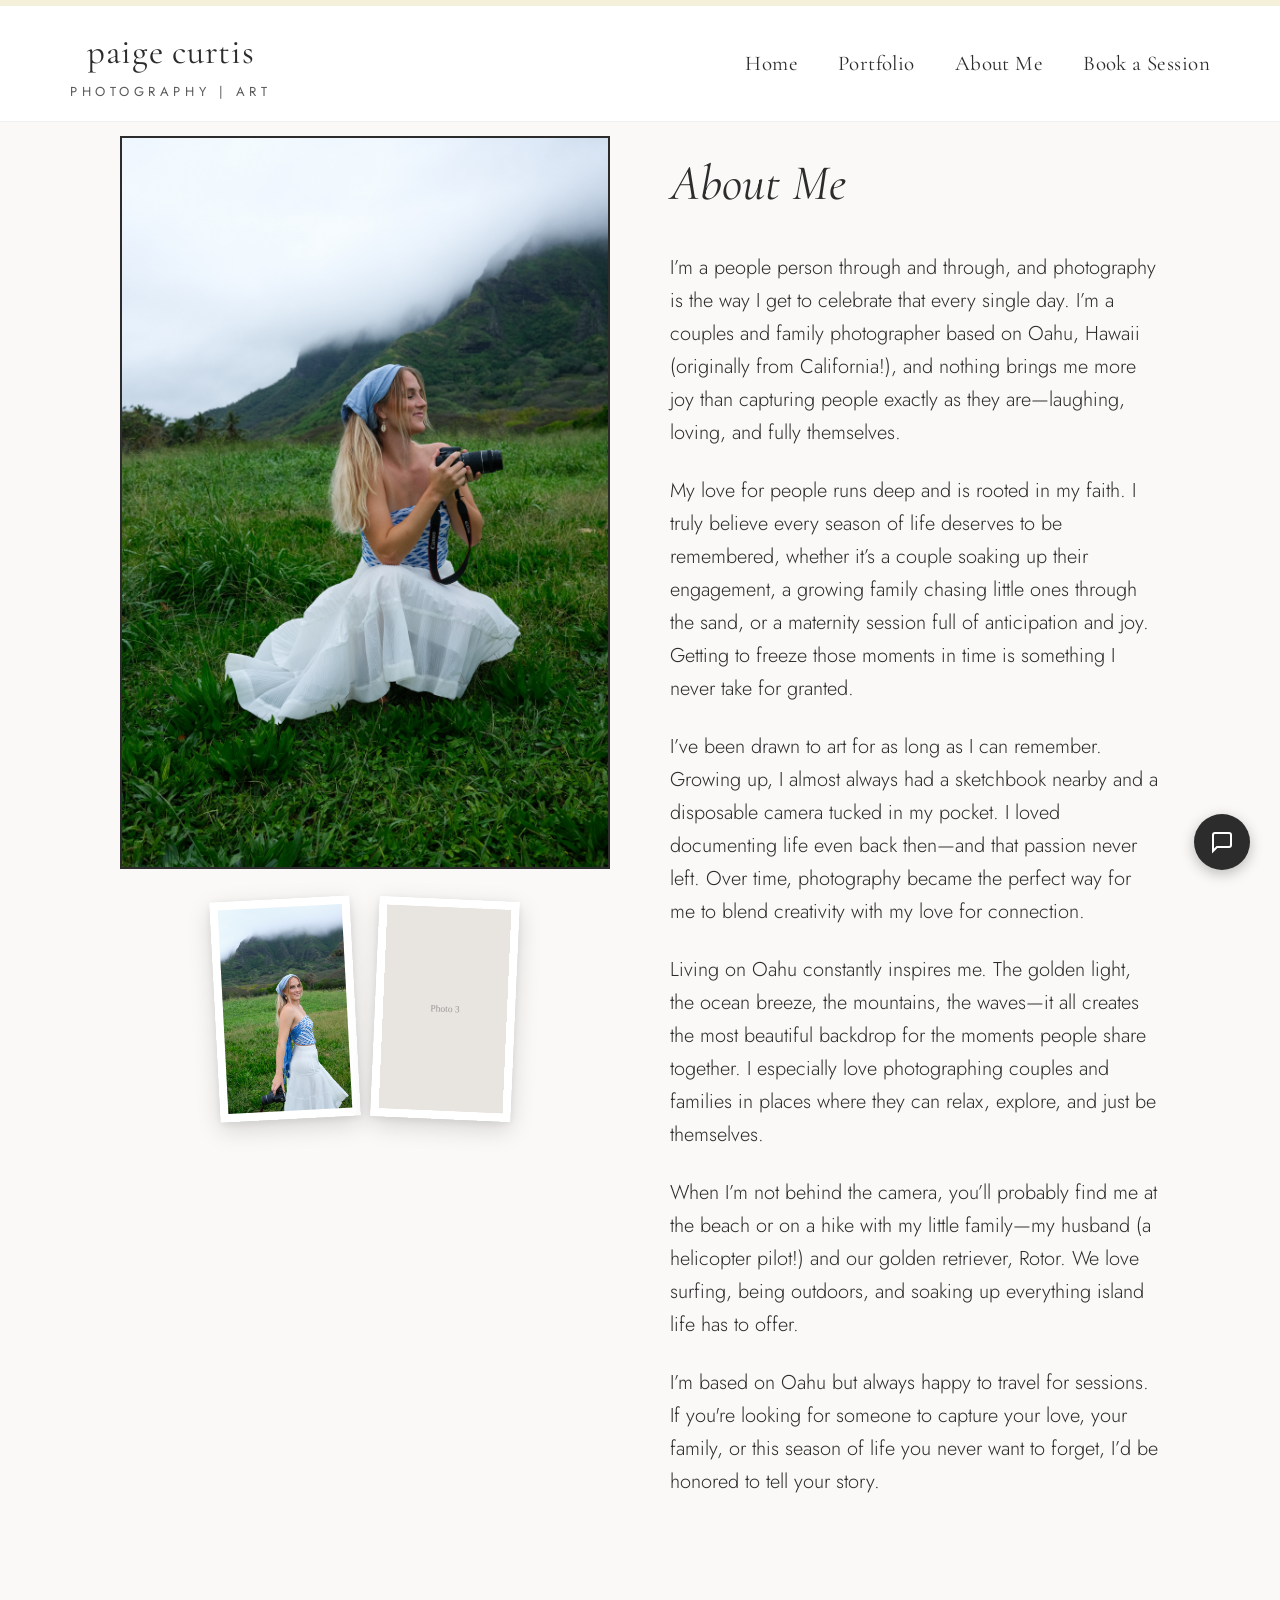
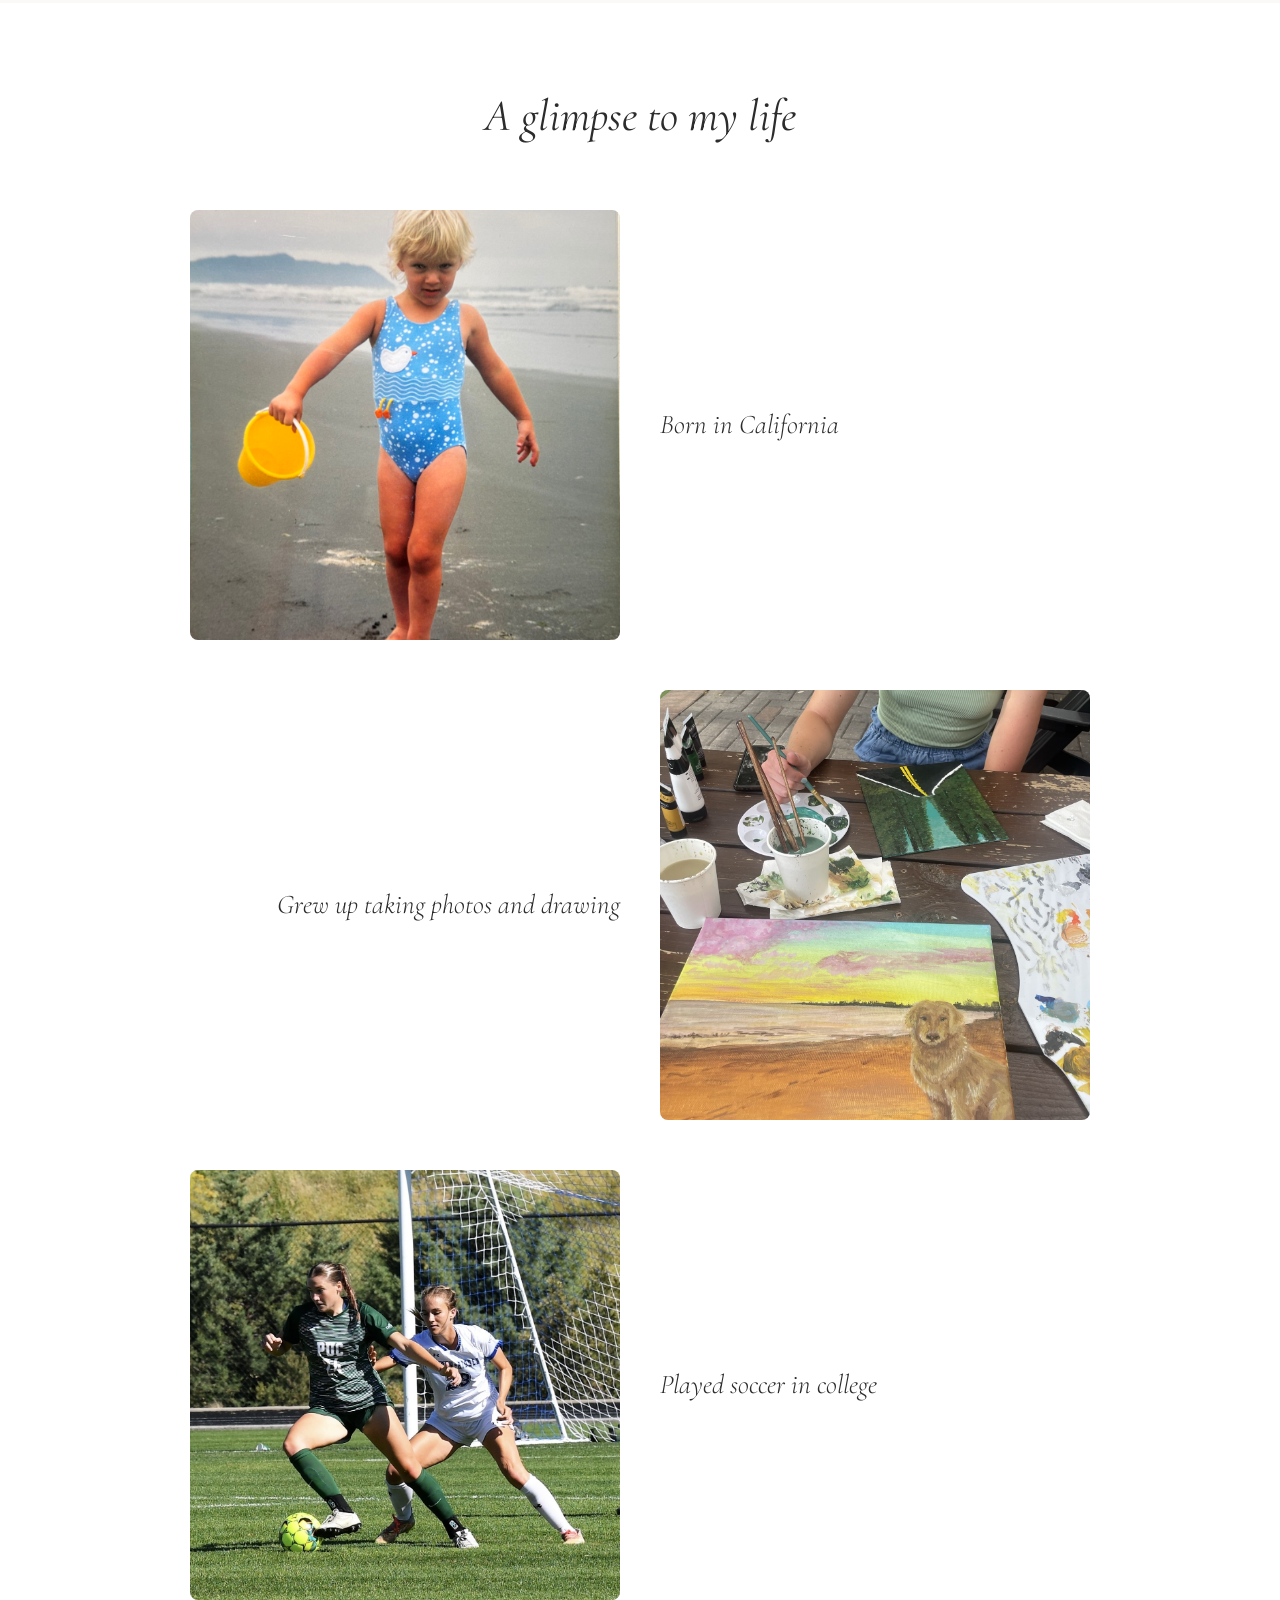
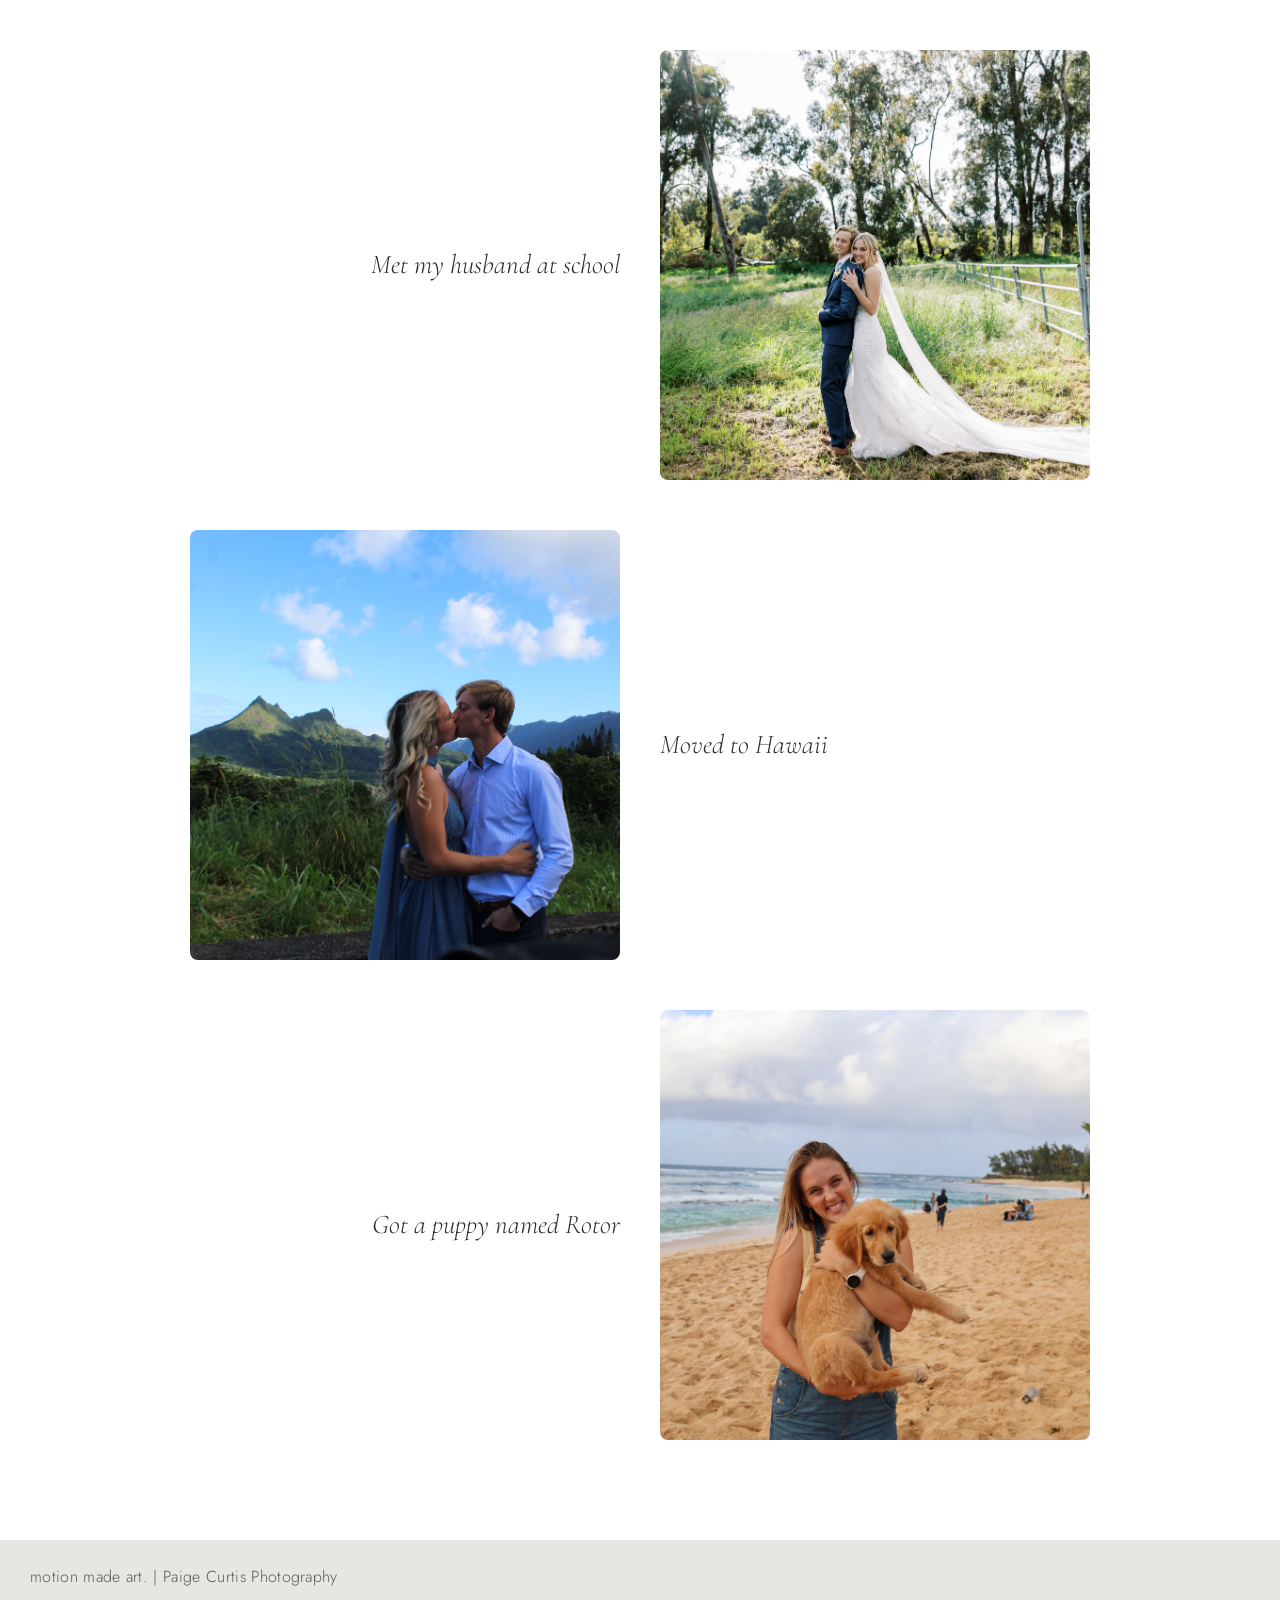
==== commit 5b0d091f: "Change Cali photo" ====
--- a/about/index.html
+++ b/about/index.html
@@ -57,7 +57,7 @@
       <div class="timeline">
         <article class="timeline-item">
           <div class="timeline-image">
-            <img src="../images/timeline-california.jpg" loading="lazy" decoding="async" alt="Born in California" onerror="this.onerror=null;this.src='data:image/svg+xml,%3Csvg xmlns=%22http://www.w3.org/2000/svg%22 width=%22300%22 height=%22200%22%3E%3Crect fill=%22%23e8e4df%22 width=%22300%22 height=%22200%22/%3E%3Ctext fill=%22%23999%22 x=%22150%22 y=%22100%22 text-anchor=%22middle%22 dy=%22.3em%22 font-size=%2214%22%3EYour photo%3C/text%3E%3C/svg%3E';" />
+            <img src="../images/IMG_7872.jpeg" loading="lazy" decoding="async" alt="Born in California" onerror="this.onerror=null;this.src='data:image/svg+xml,%3Csvg xmlns=%22http://www.w3.org/2000/svg%22 width=%22300%22 height=%22200%22%3E%3Crect fill=%22%23e8e4df%22 width=%22300%22 height=%22200%22/%3E%3Ctext fill=%22%23999%22 x=%22150%22 y=%22100%22 text-anchor=%22middle%22 dy=%22.3em%22 font-size=%2214%22%3EYour photo%3C/text%3E%3C/svg%3E';" />
           </div>
           <div class="timeline-content">
             <p class="timeline-text">Born in California</p>
--- a/css/style.css
+++ b/css/style.css
@@ -403,6 +403,117 @@
   height: 308px;
 }
 
+/* ----- Kind Words From Clients ----- */
+.testimonials-section {
+  padding: 4rem 1.5rem 5rem;
+  background: var(--white);
+}
+
+.testimonials-title {
+  font-family: var(--serif);
+  font-size: clamp(1.75rem, 3.5vw, 2.25rem);
+  font-style: italic;
+  font-weight: 400;
+  text-align: center;
+  margin-bottom: 2.5rem;
+  color: var(--text);
+}
+
+.testimonials-slider {
+  max-width: 640px;
+  margin: 0 auto;
+  position: relative;
+  overflow: hidden;
+}
+
+.testimonials-track {
+  display: flex;
+  transition: transform 0.3s ease;
+}
+
+.testimonial-card {
+  margin: 0;
+  padding: 1.75rem 1.5rem;
+  background: #faf9f7;
+  border-radius: 8px;
+  border-left: 4px solid var(--pink-underline);
+  display: flex;
+  flex-direction: column;
+  gap: 1rem;
+  flex: 0 0 100%;
+  min-width: 0;
+}
+
+.testimonial-quote {
+  font-family: var(--serif);
+  font-size: 1.05rem;
+  font-style: italic;
+  line-height: 1.6;
+  color: var(--text);
+  margin: 0;
+}
+
+.testimonial-meta {
+  margin-top: auto;
+  display: flex;
+  flex-direction: column;
+  gap: 0.2rem;
+}
+
+.testimonial-name {
+  font-size: 0.9rem;
+  font-weight: 500;
+  font-style: normal;
+  color: var(--text);
+}
+
+.testimonial-session {
+  font-size: 0.8rem;
+  color: var(--text-muted);
+}
+
+.testimonial-arrow {
+  position: absolute;
+  top: 50%;
+  transform: translateY(-50%);
+  z-index: 2;
+  width: 44px;
+  height: 44px;
+  border: none;
+  border-radius: 50%;
+  background: var(--white);
+  color: var(--text);
+  box-shadow: 0 2px 12px rgba(0,0,0,0.12);
+  cursor: pointer;
+  display: flex;
+  align-items: center;
+  justify-content: center;
+  transition: background 0.2s, color 0.2s, box-shadow 0.2s;
+}
+
+.testimonial-arrow:hover {
+  background: var(--text);
+  color: var(--white);
+  box-shadow: 0 4px 16px rgba(0,0,0,0.2);
+}
+
+.testimonial-prev {
+  left: -0.5rem;
+}
+
+.testimonial-next {
+  right: -0.5rem;
+}
+
+@media (max-width: 640px) {
+  .testimonial-prev {
+    left: 0.25rem;
+  }
+  .testimonial-next {
+    right: 0.25rem;
+  }
+}
+
 /* ----- Spreading God's love ----- */
 .spreading-love {
   position: relative;
@@ -505,7 +616,7 @@
 
 .timeline-image img {
   width: 100%;
-  height: 220px;
+  aspect-ratio: 1;
   object-fit: cover;
   display: block;
 }
@@ -539,7 +650,7 @@
   }
 
   .timeline-image img {
-    height: 180px;
+    aspect-ratio: 1;
   }
 }
 
@@ -828,7 +939,7 @@
 .about-section {
   max-width: 1100px;
   margin: 0 auto;
-  padding: 2rem 1.5rem 4rem;
+  padding: 3rem 1.5rem 4rem;
   display: grid;
   grid-template-columns: 1fr 1fr;
   gap: 3rem;
@@ -837,7 +948,7 @@
 
 .about-photo {
   position: sticky;
-  top: 6rem;
+  top: calc(6px + 70px + 0.5rem);
 }
 
 .about-main-img {
@@ -912,7 +1023,7 @@
 @media (max-width: 700px) {
   .about-section {
     grid-template-columns: 1fr;
-    padding: 1.5rem 1.25rem 3rem;
+    padding: 2.5rem 1.25rem 3rem;
   }
   .about-photo { position: static; }
   .about-extras {
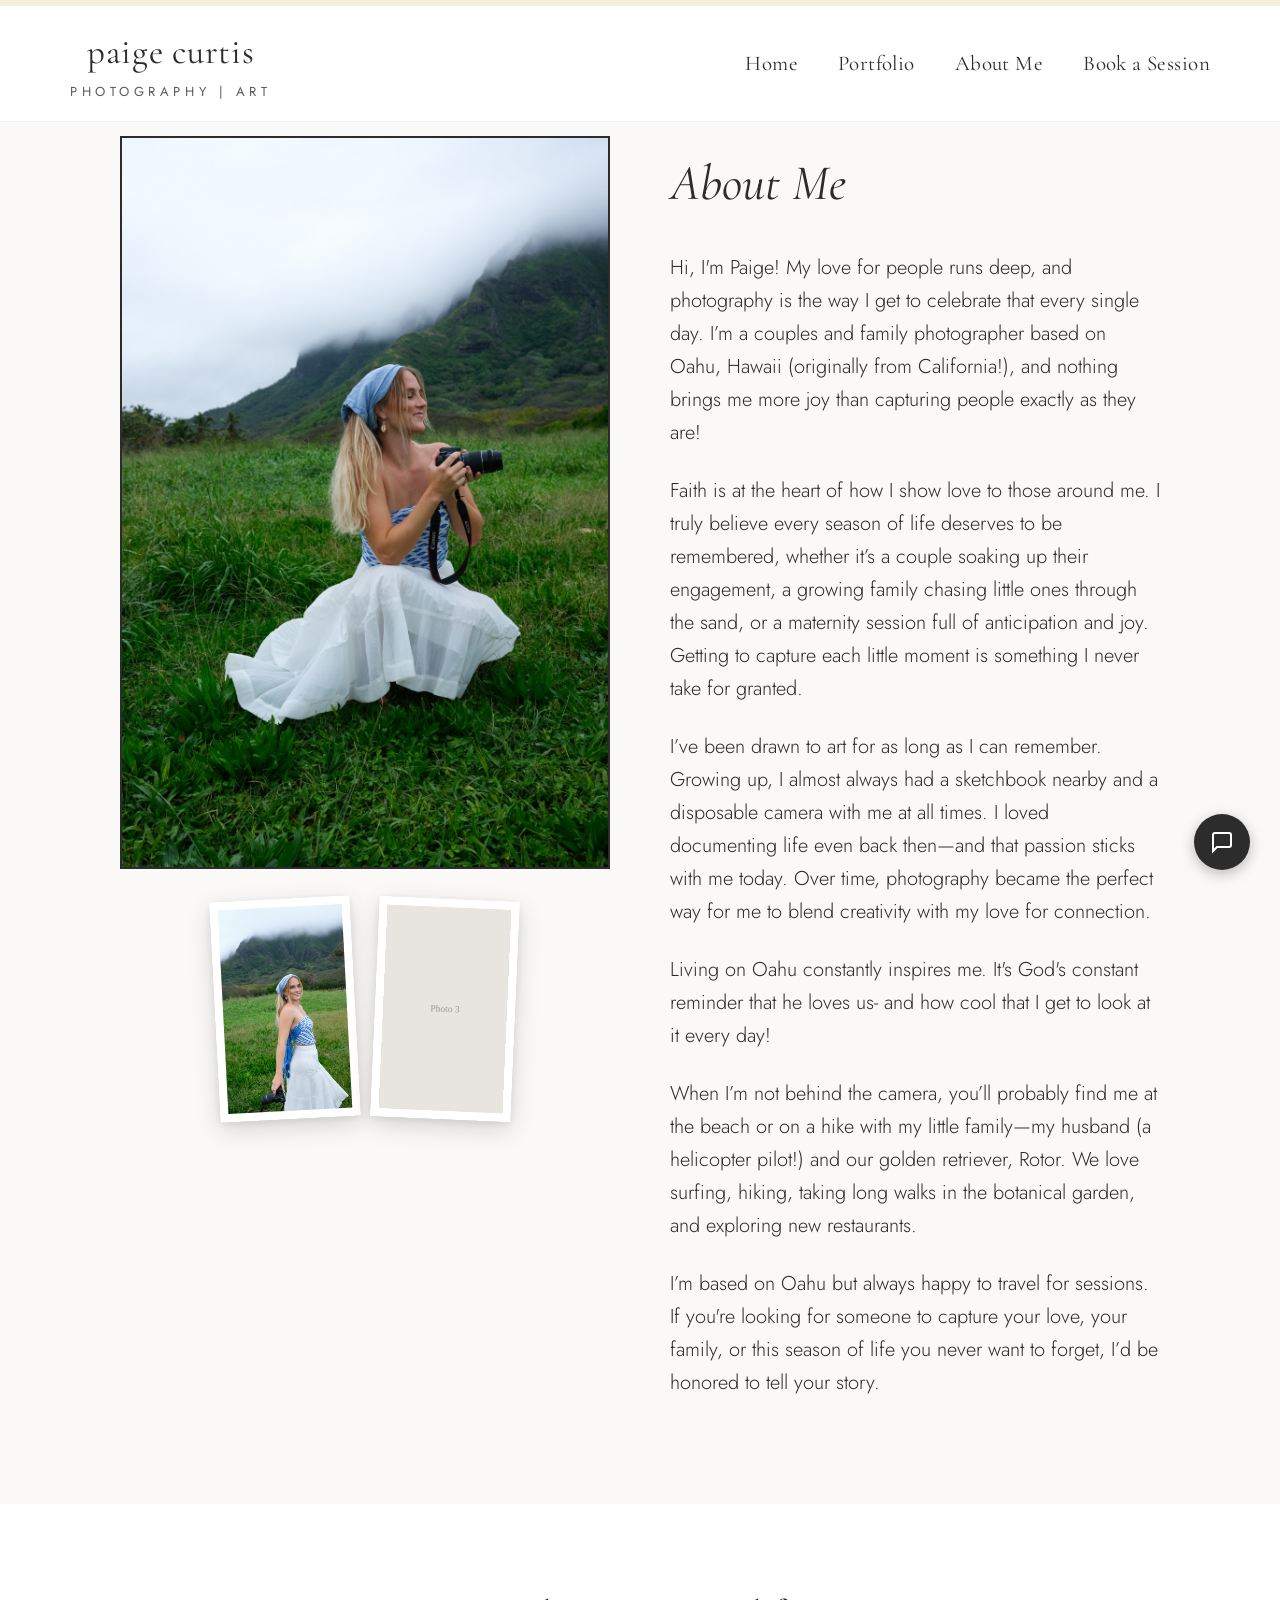
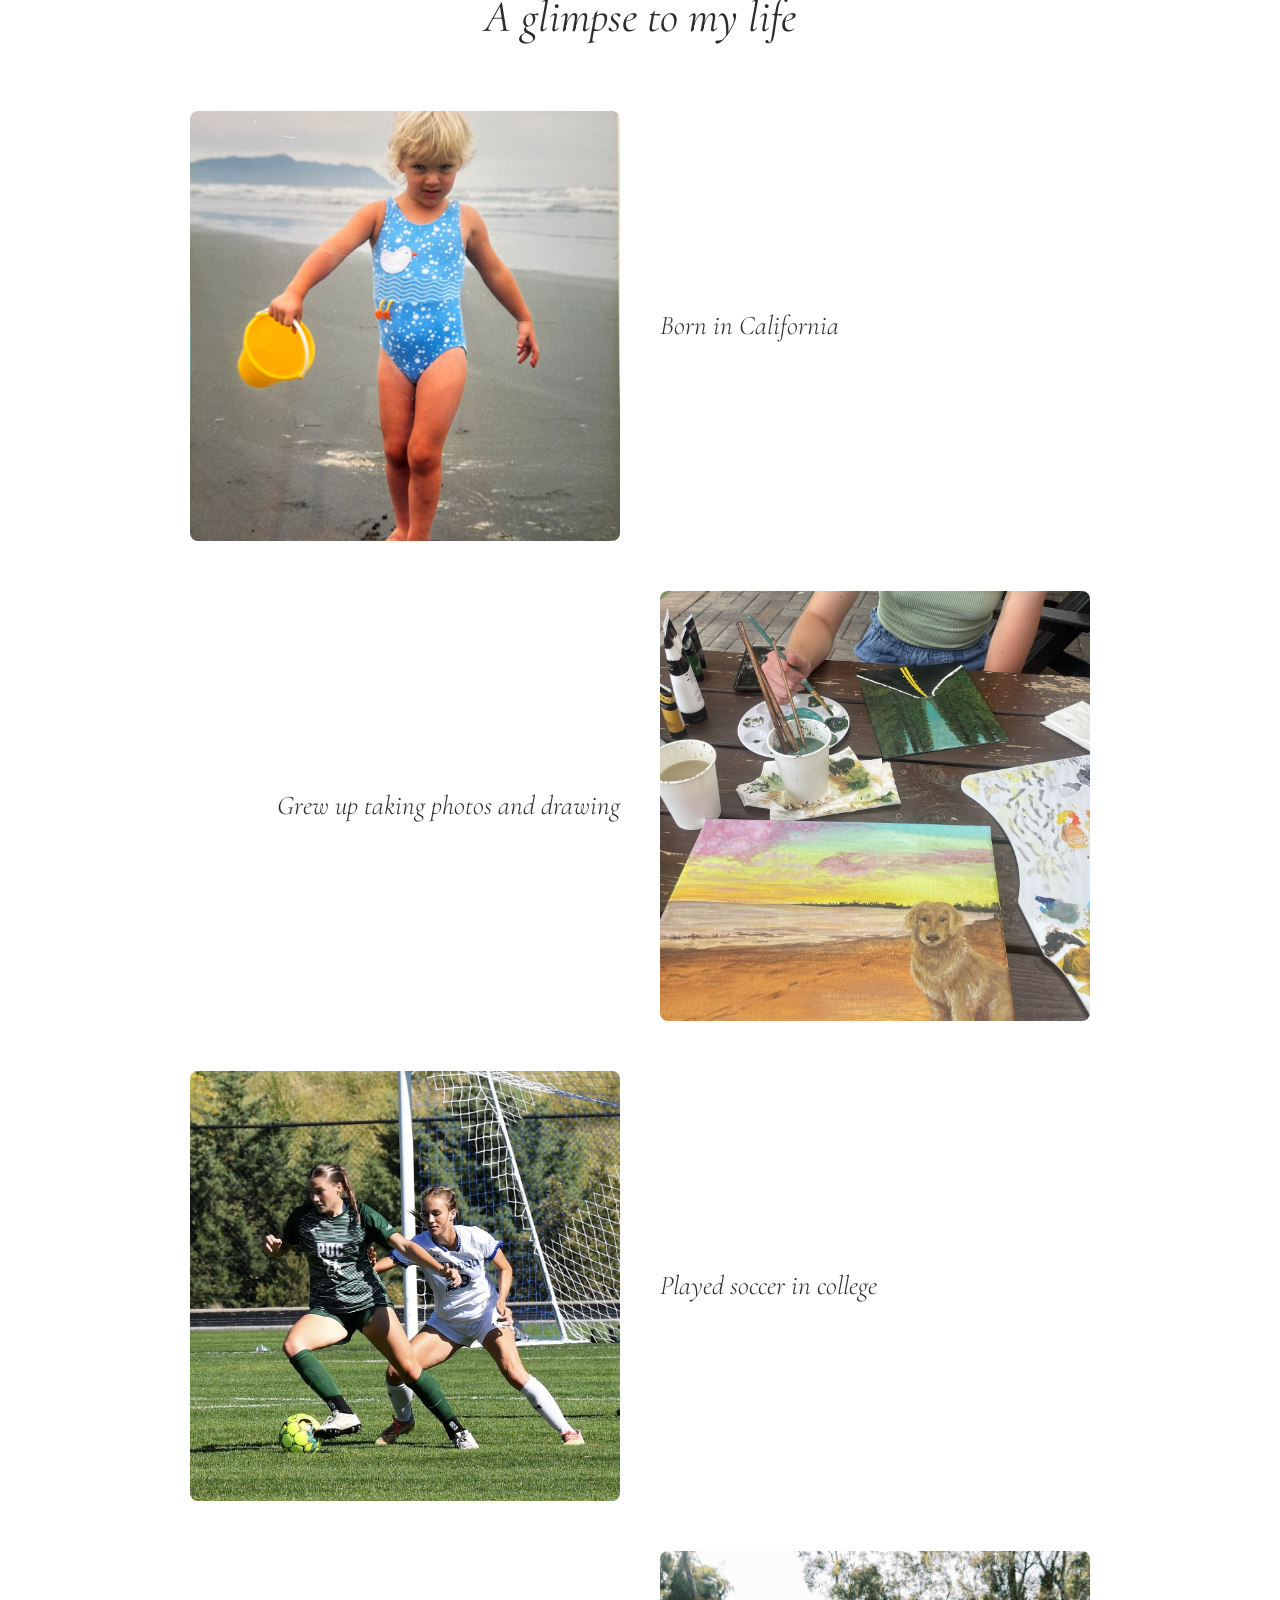
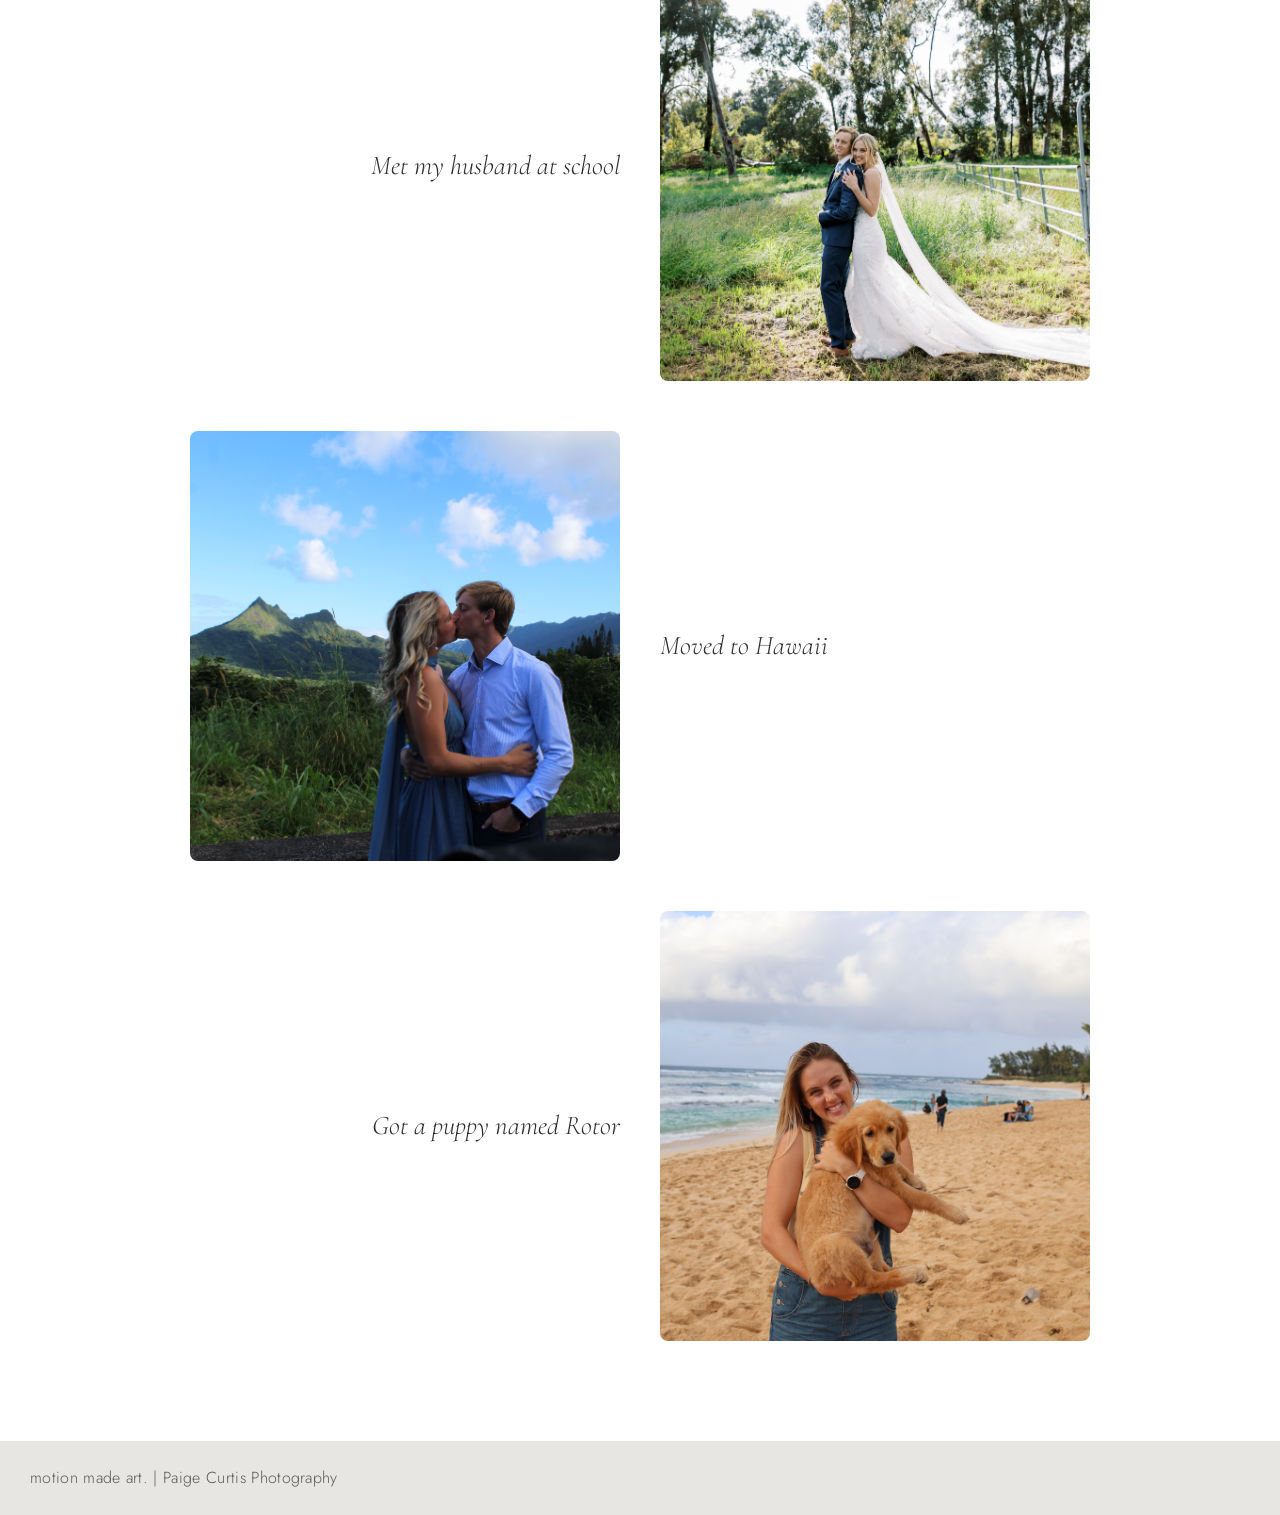
==== commit 9278c7b1: "Update about me" ====
--- a/about/index.html
+++ b/about/index.html
@@ -43,11 +43,11 @@
       </div>
       <div class="about-content">
         <h1 class="about-title">About Me</h1>
-        <p>I’m a people person through and through, and photography is the way I get to celebrate that every single day. I’m a couples and family photographer based on Oahu, Hawaii (originally from California!), and nothing brings me more joy than capturing people exactly as they are—laughing, loving, and fully themselves.</p>
-        <p>My love for people runs deep and is rooted in my faith. I truly believe every season of life deserves to be remembered, whether it’s a couple soaking up their engagement, a growing family chasing little ones through the sand, or a maternity session full of anticipation and joy. Getting to freeze those moments in time is something I never take for granted.</p>
-        <p>I’ve been drawn to art for as long as I can remember. Growing up, I almost always had a sketchbook nearby and a disposable camera tucked in my pocket. I loved documenting life even back then—and that passion never left. Over time, photography became the perfect way for me to blend creativity with my love for connection.</p>
-	<p>Living on Oahu constantly inspires me. The golden light, the ocean breeze, the mountains, the waves—it all creates the most beautiful backdrop for the moments people share together. I especially love photographing couples and families in places where they can relax, explore, and just be themselves.</p>
-        <p>When I’m not behind the camera, you’ll probably find me at the beach or on a hike with my little family—my husband (a helicopter pilot!) and our golden retriever, Rotor. We love surfing, being outdoors, and soaking up everything island life has to offer.</p>
+        <p>Hi, I'm Paige! My love for people runs deep, and photography is the way I get to celebrate that every single day. I’m a couples and family photographer based on Oahu, Hawaii (originally from California!), and nothing brings me more joy than capturing people exactly as they are!</p>
+        <p>Faith is at the heart of how I show love to those around me. I truly believe every season of life deserves to be remembered, whether it’s a couple soaking up their engagement, a growing family chasing little ones through the sand, or a maternity session full of anticipation and joy. Getting to capture each little moment is something I never take for granted.</p>
+        <p>I’ve been drawn to art for as long as I can remember. Growing up, I almost always had a sketchbook nearby and a disposable camera with me at all times. I loved documenting life even back then—and that passion sticks with me today. Over time, photography became the perfect way for me to blend creativity with my love for connection.</p>
+	<p>Living on Oahu constantly inspires me. It's God's constant reminder that he loves us- and how cool that I get to look at it every day!</p>
+        <p>When I’m not behind the camera, you’ll probably find me at the beach or on a hike with my little family—my husband (a helicopter pilot!) and our golden retriever, Rotor. We love surfing, hiking, taking long walks in the botanical garden, and exploring new restaurants.</p>
 	<p>I’m based on Oahu but always happy to travel for sessions. If you're looking for someone to capture your love, your family, or this season of life you never want to forget, I’d be honored to tell your story.</p>
       </div>
     </section>
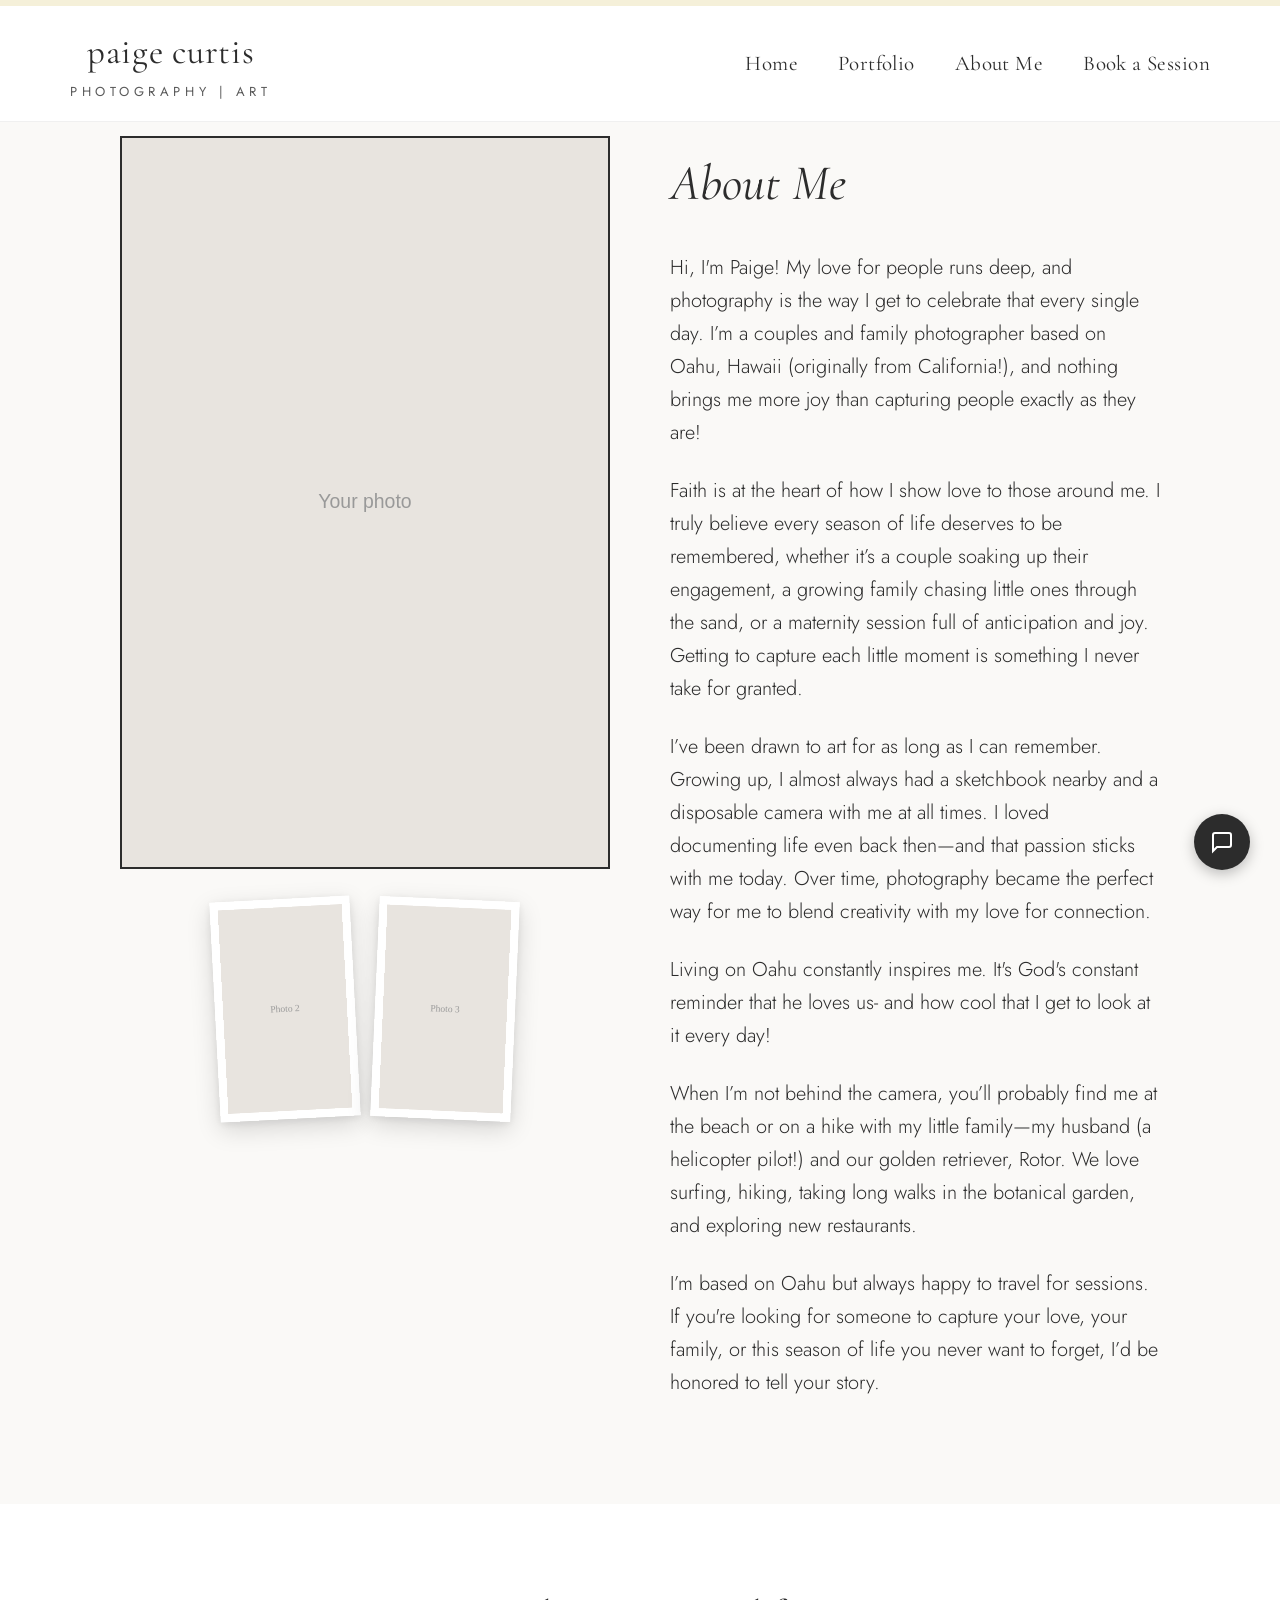
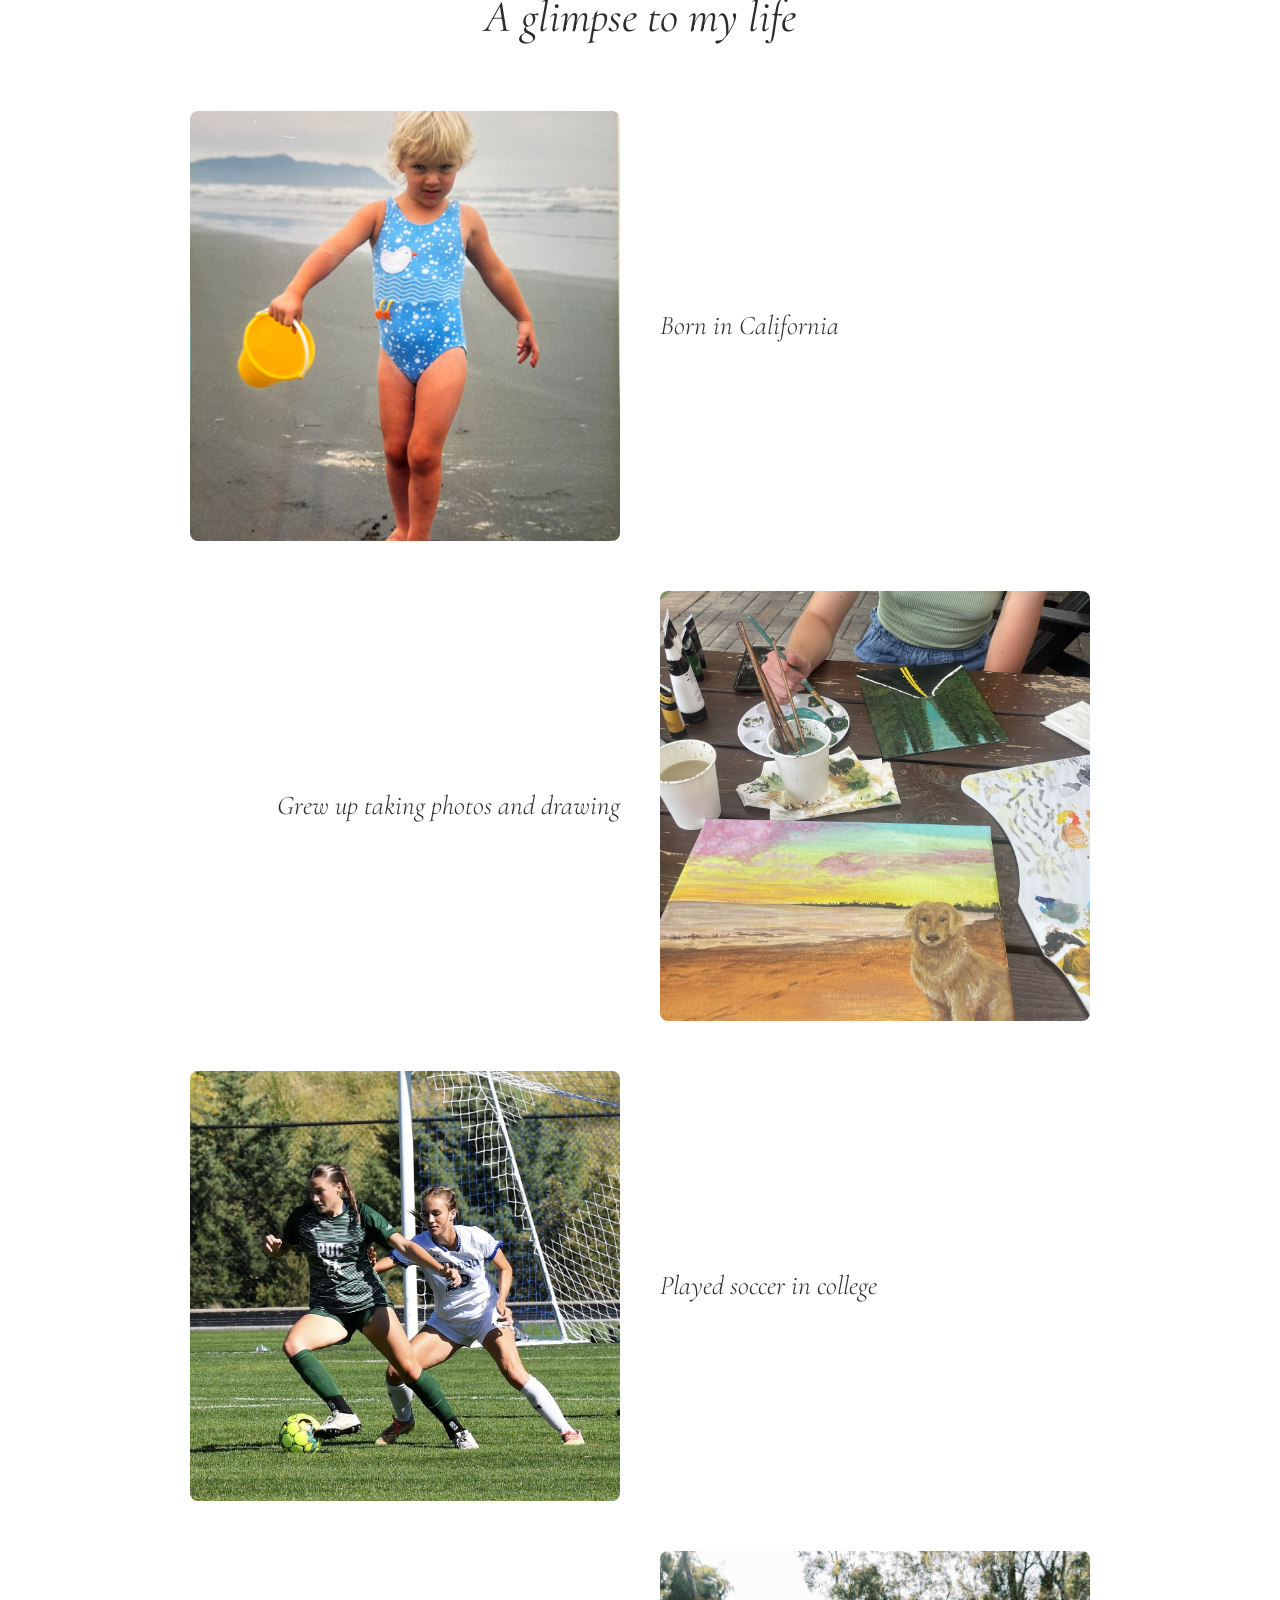
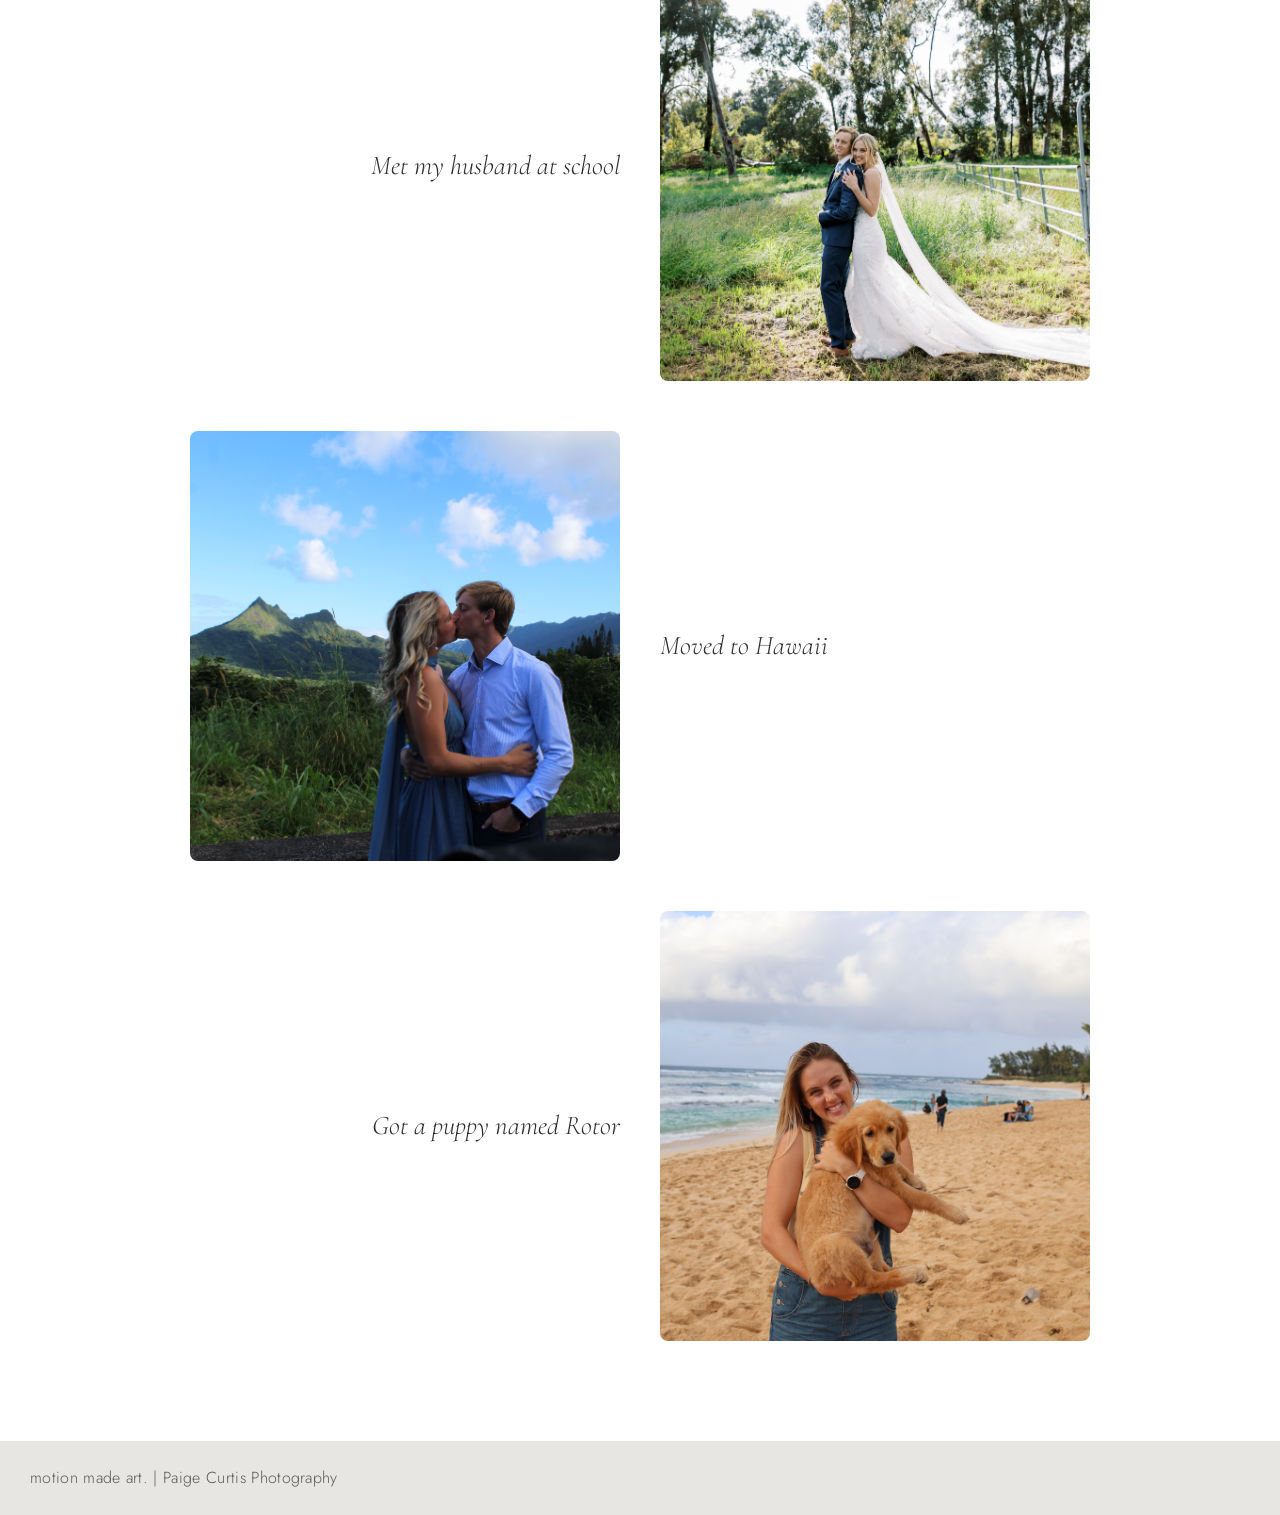
==== commit 0b52b16a: "Update to use smaller about images" ====
--- a/about/index.html
+++ b/about/index.html
@@ -35,10 +35,10 @@
   <main class="page-main">
     <section class="about-section">
       <div class="about-photo">
-        <img class="about-main-img" src="../images/about-paige.jpg" alt="Paige Curtis on the beach at sunset" decoding="async" fetchpriority="high" onerror="this.onerror=null;this.src='data:image/svg+xml,%3Csvg xmlns=%22http://www.w3.org/2000/svg%22 width=%22400%22 height=%22600%22%3E%3Crect fill=%22%23e8e4df%22 width=%22400%22 height=%22600%22/%3E%3Ctext fill=%22%23999%22 x=%22200%22 y=%22300%22 text-anchor=%22middle%22 dy=%22.3em%22 font-family=%22sans-serif%22 font-size=%2216%22%3EYour photo%3C/text%3E%3C/svg%3E';" />
+        <img class="about-main-img" src="../images/about-paige.jp2" alt="Paige Curtis on the beach at sunset" decoding="async" fetchpriority="high" onerror="this.onerror=null;this.src='data:image/svg+xml,%3Csvg xmlns=%22http://www.w3.org/2000/svg%22 width=%22400%22 height=%22600%22%3E%3Crect fill=%22%23e8e4df%22 width=%22400%22 height=%22600%22/%3E%3Ctext fill=%22%23999%22 x=%22200%22 y=%22300%22 text-anchor=%22middle%22 dy=%22.3em%22 font-family=%22sans-serif%22 font-size=%2216%22%3EYour photo%3C/text%3E%3C/svg%3E';" />
         <div class="about-extras">
-          <img src="../images/about-2.jpg" alt="Paige Curtis photographer at work in Hawaii" loading="lazy" decoding="async" onerror="this.onerror=null;this.src='data:image/svg+xml,%3Csvg xmlns=%22http://www.w3.org/2000/svg%22 width=%22240%22 height=%22300%22%3E%3Crect fill=%22%23e8e4df%22 width=%22240%22 height=%22300%22/%3E%3Ctext fill=%22%23999%22 x=%22120%22 y=%22150%22 text-anchor=%22middle%22 dy=%22.3em%22 font-size=%2214%22%3EPhoto 2%3C/text%3E%3C/svg%3E';" />
-          <img src="../images/about-3.jpg" alt="Paige Curtis portrait and art Oahu" loading="lazy" decoding="async" onerror="this.onerror=null;this.src='data:image/svg+xml,%3Csvg xmlns=%22http://www.w3.org/2000/svg%22 width=%22240%22 height=%22300%22%3E%3Crect fill=%22%23e8e4df%22 width=%22240%22 height=%22300%22/%3E%3Ctext fill=%22%23999%22 x=%22120%22 y=%22150%22 text-anchor=%22middle%22 dy=%22.3em%22 font-size=%2214%22%3EPhoto 3%3C/text%3E%3C/svg%3E';" />
+          <img src="../images/about-2.jp2" alt="Paige Curtis photographer at work in Hawaii" loading="lazy" decoding="async" onerror="this.onerror=null;this.src='data:image/svg+xml,%3Csvg xmlns=%22http://www.w3.org/2000/svg%22 width=%22240%22 height=%22300%22%3E%3Crect fill=%22%23e8e4df%22 width=%22240%22 height=%22300%22/%3E%3Ctext fill=%22%23999%22 x=%22120%22 y=%22150%22 text-anchor=%22middle%22 dy=%22.3em%22 font-size=%2214%22%3EPhoto 2%3C/text%3E%3C/svg%3E';" />
+          <img src="../images/about-3.jp2" alt="Paige Curtis portrait and art Oahu" loading="lazy" decoding="async" onerror="this.onerror=null;this.src='data:image/svg+xml,%3Csvg xmlns=%22http://www.w3.org/2000/svg%22 width=%22240%22 height=%22300%22%3E%3Crect fill=%22%23e8e4df%22 width=%22240%22 height=%22300%22/%3E%3Ctext fill=%22%23999%22 x=%22120%22 y=%22150%22 text-anchor=%22middle%22 dy=%22.3em%22 font-size=%2214%22%3EPhoto 3%3C/text%3E%3C/svg%3E';" />
         </div>
       </div>
       <div class="about-content">
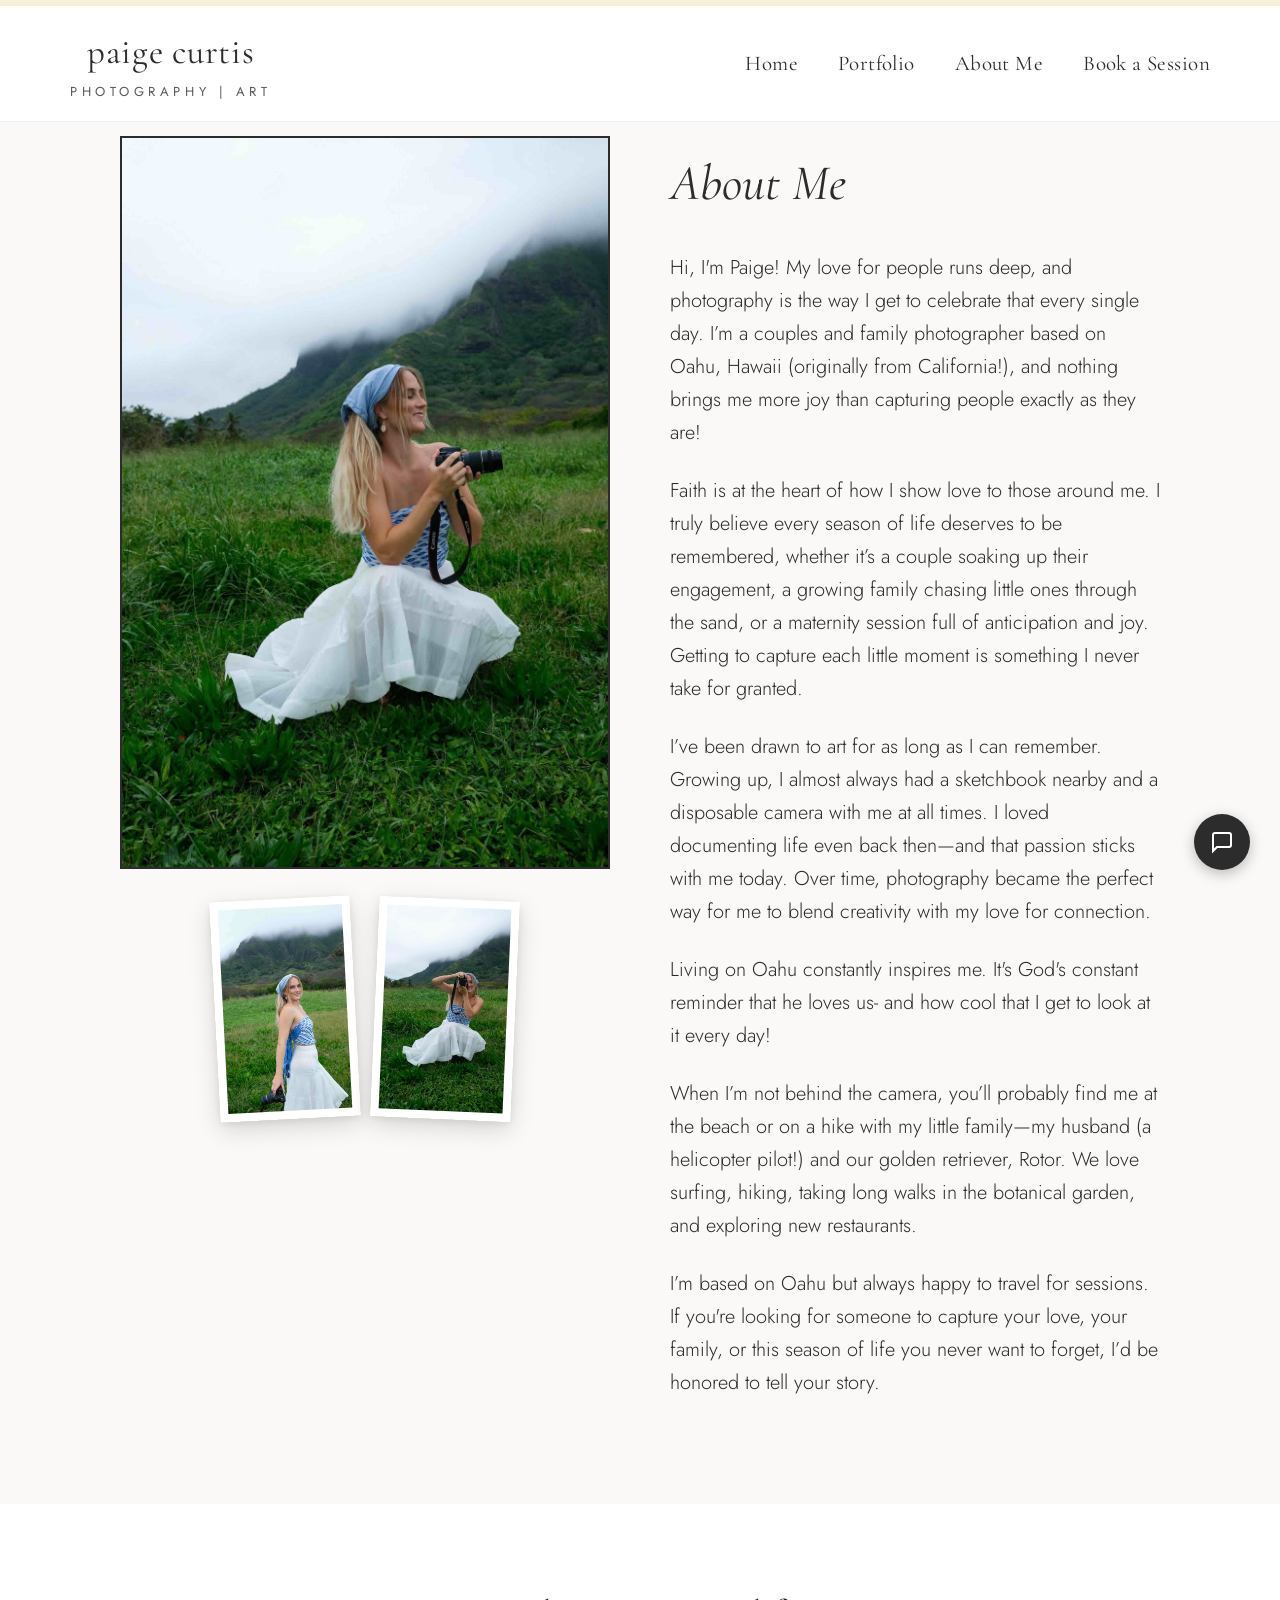
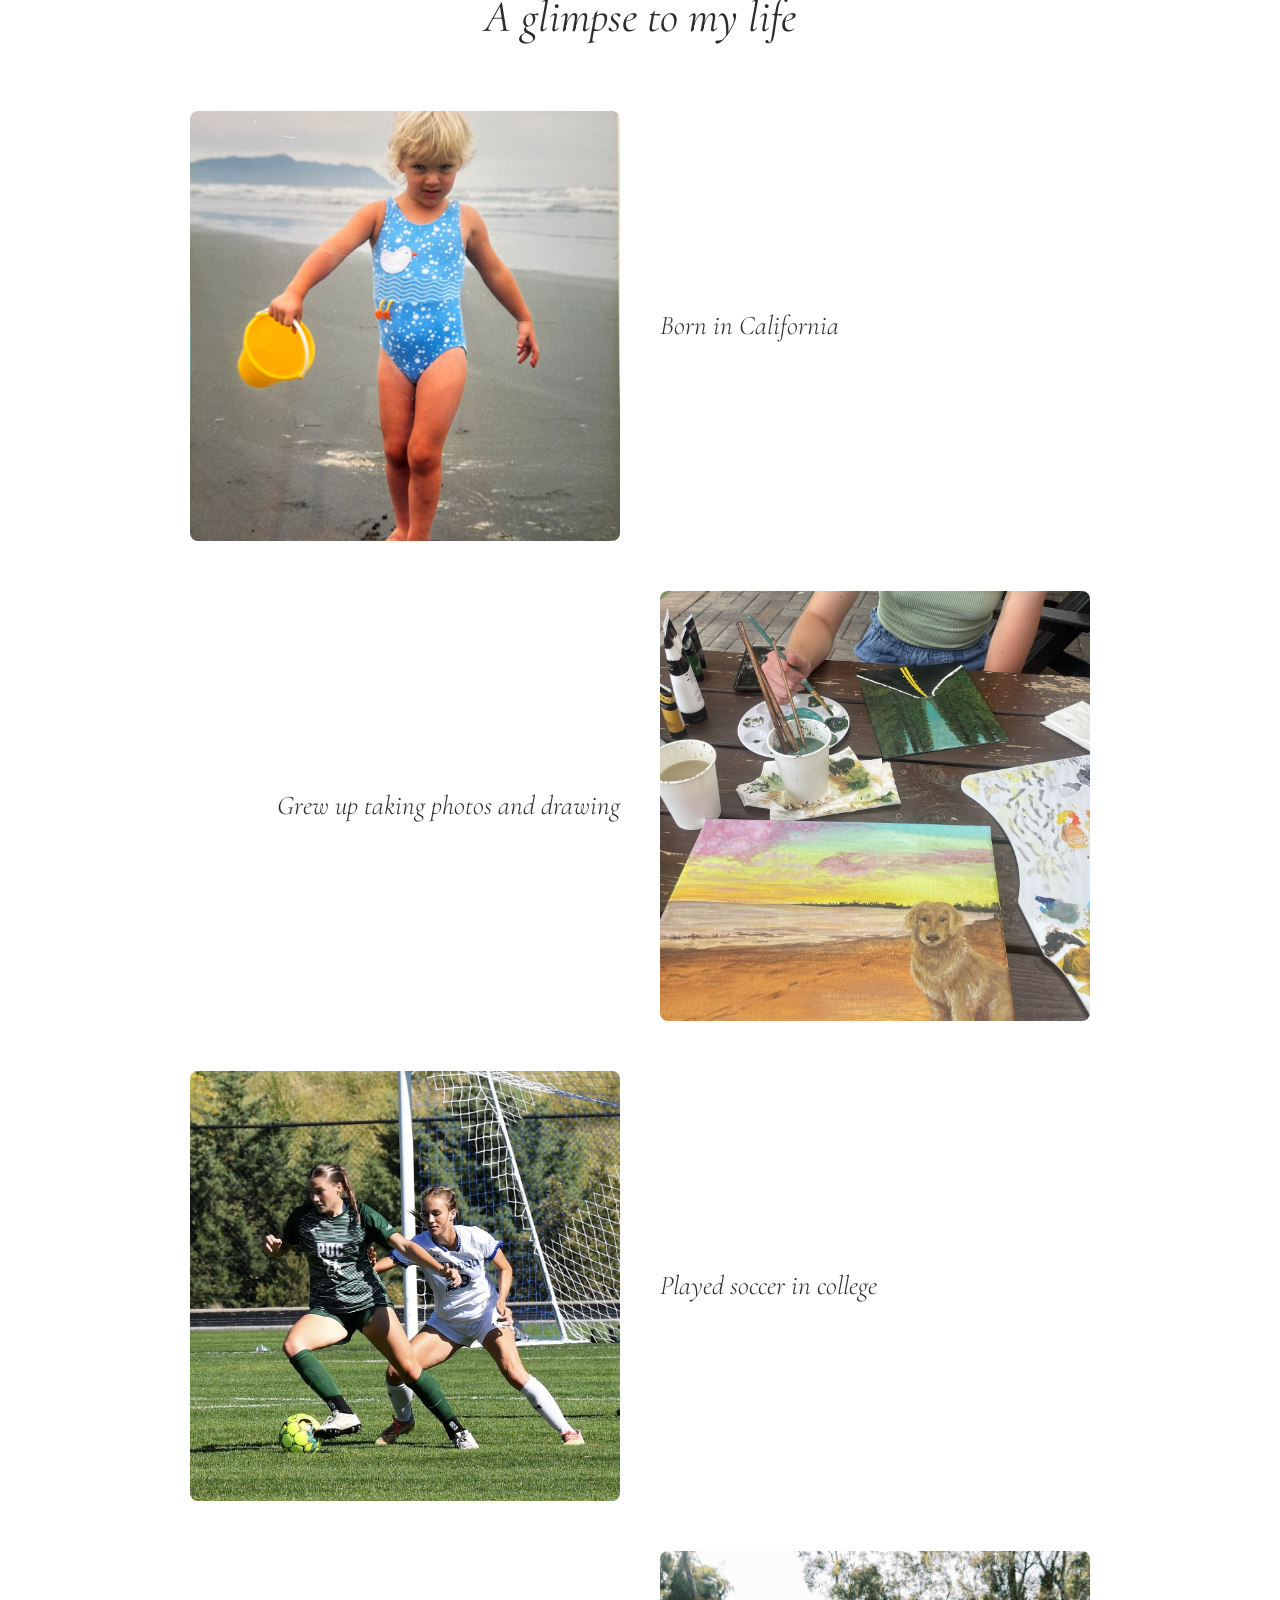
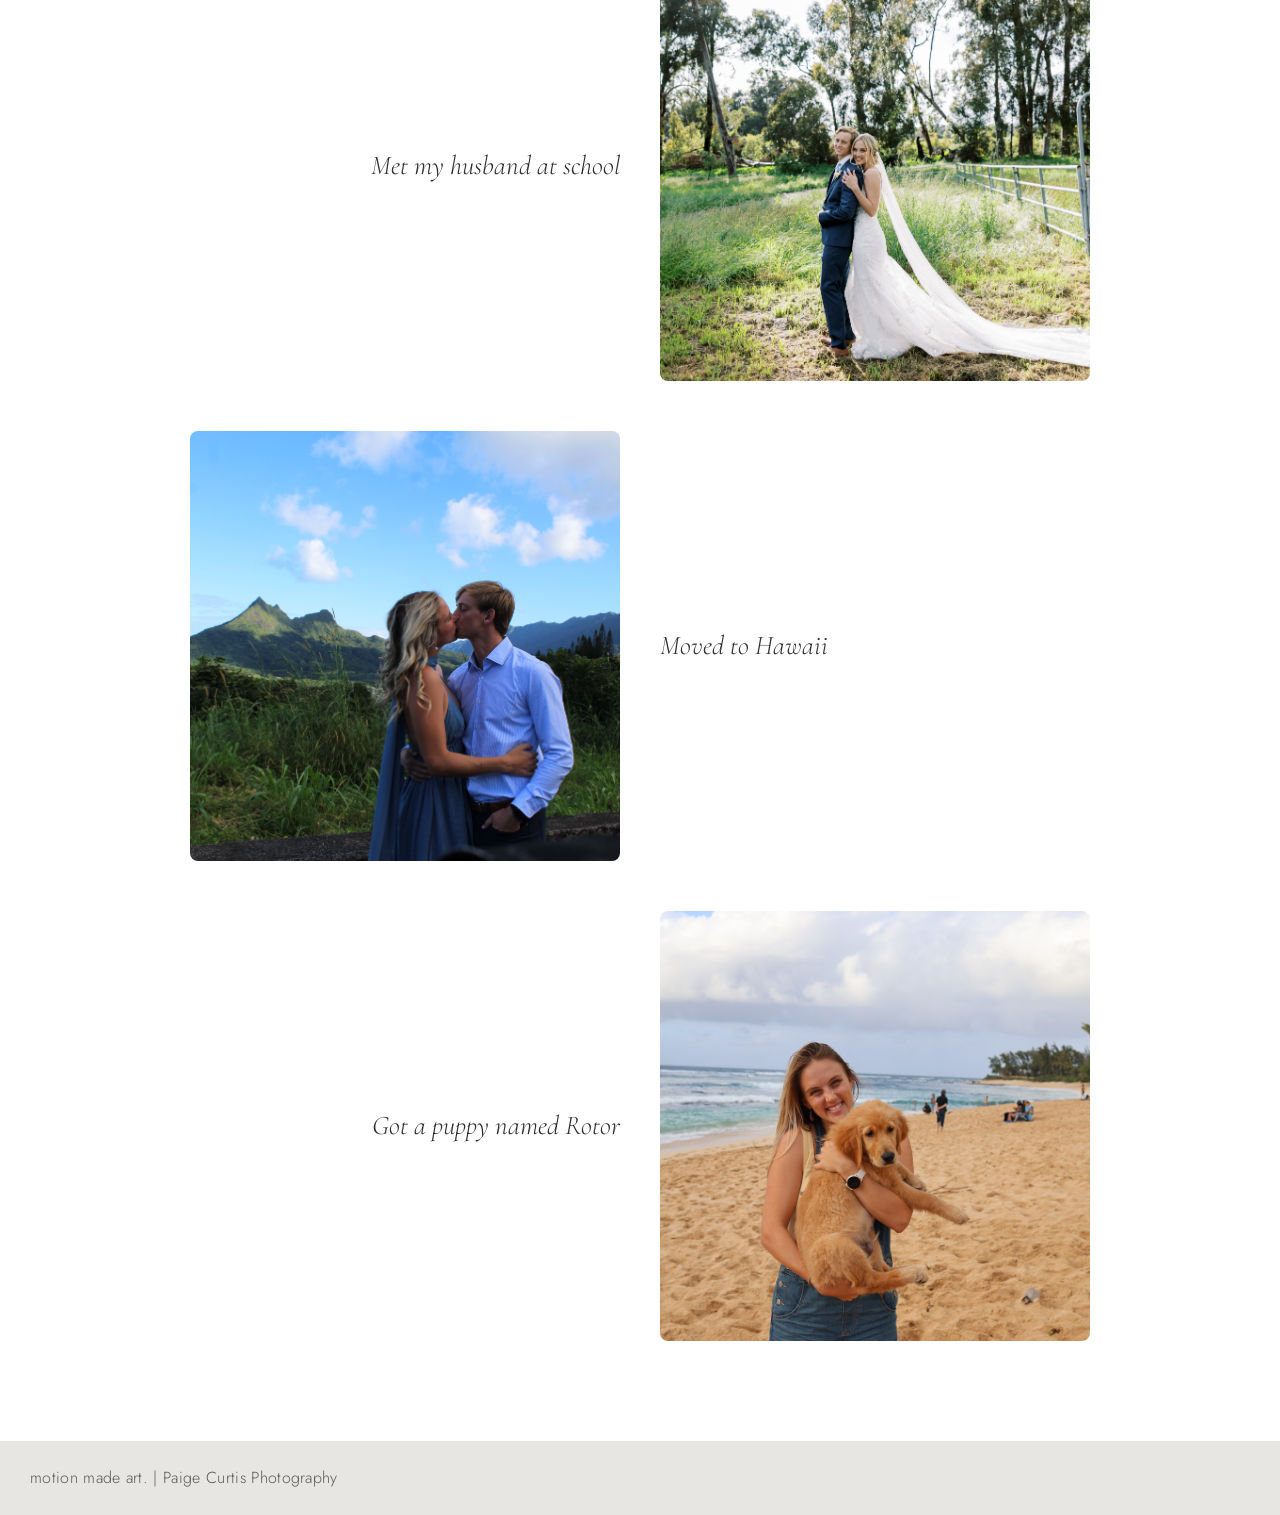
==== commit 7ce9111b: "make about pics smaller" ====
--- a/about/index.html
+++ b/about/index.html
@@ -35,10 +35,10 @@
   <main class="page-main">
     <section class="about-section">
       <div class="about-photo">
-        <img class="about-main-img" src="../images/about-paige.jp2" alt="Paige Curtis on the beach at sunset" decoding="async" fetchpriority="high" onerror="this.onerror=null;this.src='data:image/svg+xml,%3Csvg xmlns=%22http://www.w3.org/2000/svg%22 width=%22400%22 height=%22600%22%3E%3Crect fill=%22%23e8e4df%22 width=%22400%22 height=%22600%22/%3E%3Ctext fill=%22%23999%22 x=%22200%22 y=%22300%22 text-anchor=%22middle%22 dy=%22.3em%22 font-family=%22sans-serif%22 font-size=%2216%22%3EYour photo%3C/text%3E%3C/svg%3E';" />
+        <img class="about-main-img" src="../images/about-paige.jpg" alt="Paige Curtis on the beach at sunset" decoding="async" fetchpriority="high" onerror="this.onerror=null;this.src='data:image/svg+xml,%3Csvg xmlns=%22http://www.w3.org/2000/svg%22 width=%22400%22 height=%22600%22%3E%3Crect fill=%22%23e8e4df%22 width=%22400%22 height=%22600%22/%3E%3Ctext fill=%22%23999%22 x=%22200%22 y=%22300%22 text-anchor=%22middle%22 dy=%22.3em%22 font-family=%22sans-serif%22 font-size=%2216%22%3EYour photo%3C/text%3E%3C/svg%3E';" />
         <div class="about-extras">
-          <img src="../images/about-2.jp2" alt="Paige Curtis photographer at work in Hawaii" loading="lazy" decoding="async" onerror="this.onerror=null;this.src='data:image/svg+xml,%3Csvg xmlns=%22http://www.w3.org/2000/svg%22 width=%22240%22 height=%22300%22%3E%3Crect fill=%22%23e8e4df%22 width=%22240%22 height=%22300%22/%3E%3Ctext fill=%22%23999%22 x=%22120%22 y=%22150%22 text-anchor=%22middle%22 dy=%22.3em%22 font-size=%2214%22%3EPhoto 2%3C/text%3E%3C/svg%3E';" />
-          <img src="../images/about-3.jp2" alt="Paige Curtis portrait and art Oahu" loading="lazy" decoding="async" onerror="this.onerror=null;this.src='data:image/svg+xml,%3Csvg xmlns=%22http://www.w3.org/2000/svg%22 width=%22240%22 height=%22300%22%3E%3Crect fill=%22%23e8e4df%22 width=%22240%22 height=%22300%22/%3E%3Ctext fill=%22%23999%22 x=%22120%22 y=%22150%22 text-anchor=%22middle%22 dy=%22.3em%22 font-size=%2214%22%3EPhoto 3%3C/text%3E%3C/svg%3E';" />
+          <img src="../images/about-2.jpeg" alt="Paige Curtis photographer at work in Hawaii" loading="lazy" decoding="async" onerror="this.onerror=null;this.src='data:image/svg+xml,%3Csvg xmlns=%22http://www.w3.org/2000/svg%22 width=%22240%22 height=%22300%22%3E%3Crect fill=%22%23e8e4df%22 width=%22240%22 height=%22300%22/%3E%3Ctext fill=%22%23999%22 x=%22120%22 y=%22150%22 text-anchor=%22middle%22 dy=%22.3em%22 font-size=%2214%22%3EPhoto 2%3C/text%3E%3C/svg%3E';" />
+          <img src="../images/about-3.jpg" alt="Paige Curtis portrait and art Oahu" loading="lazy" decoding="async" onerror="this.onerror=null;this.src='data:image/svg+xml,%3Csvg xmlns=%22http://www.w3.org/2000/svg%22 width=%22240%22 height=%22300%22%3E%3Crect fill=%22%23e8e4df%22 width=%22240%22 height=%22300%22/%3E%3Ctext fill=%22%23999%22 x=%22120%22 y=%22150%22 text-anchor=%22middle%22 dy=%22.3em%22 font-size=%2214%22%3EPhoto 3%3C/text%3E%3C/svg%3E';" />
         </div>
       </div>
       <div class="about-content">
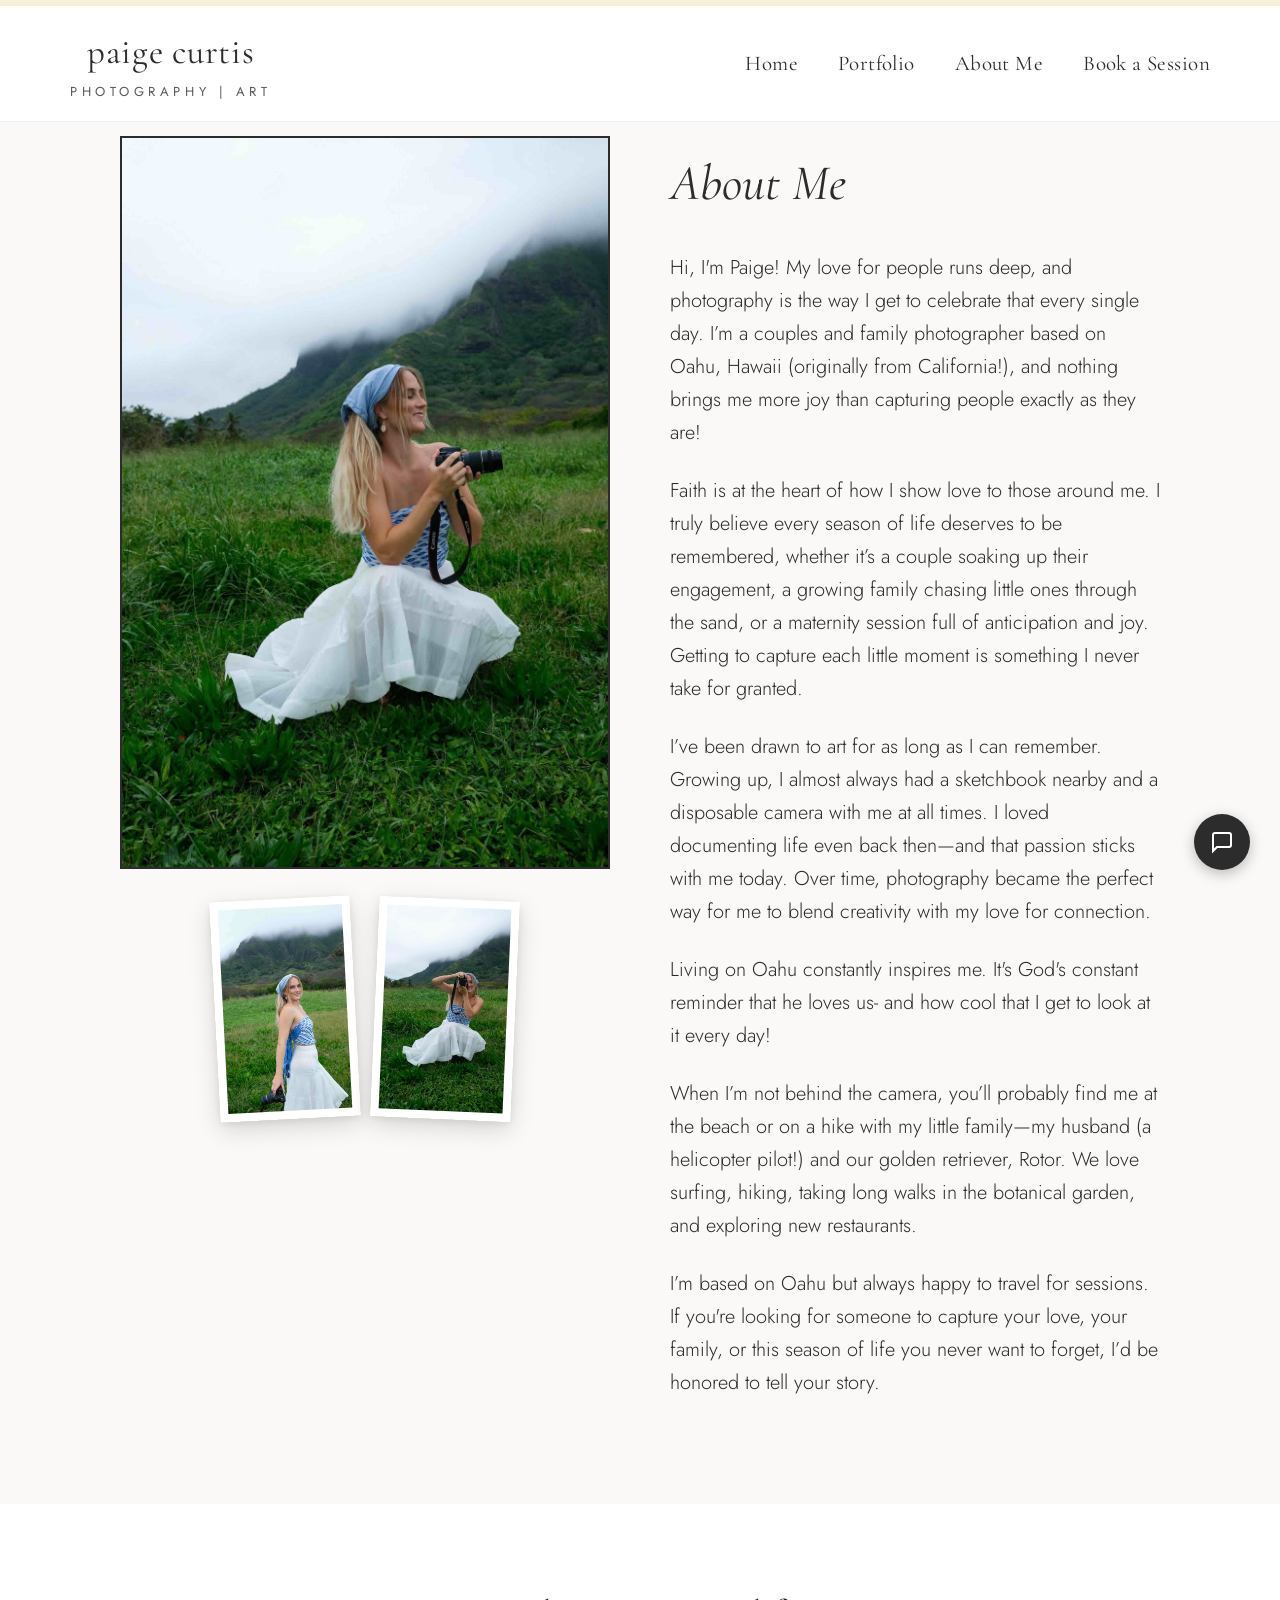
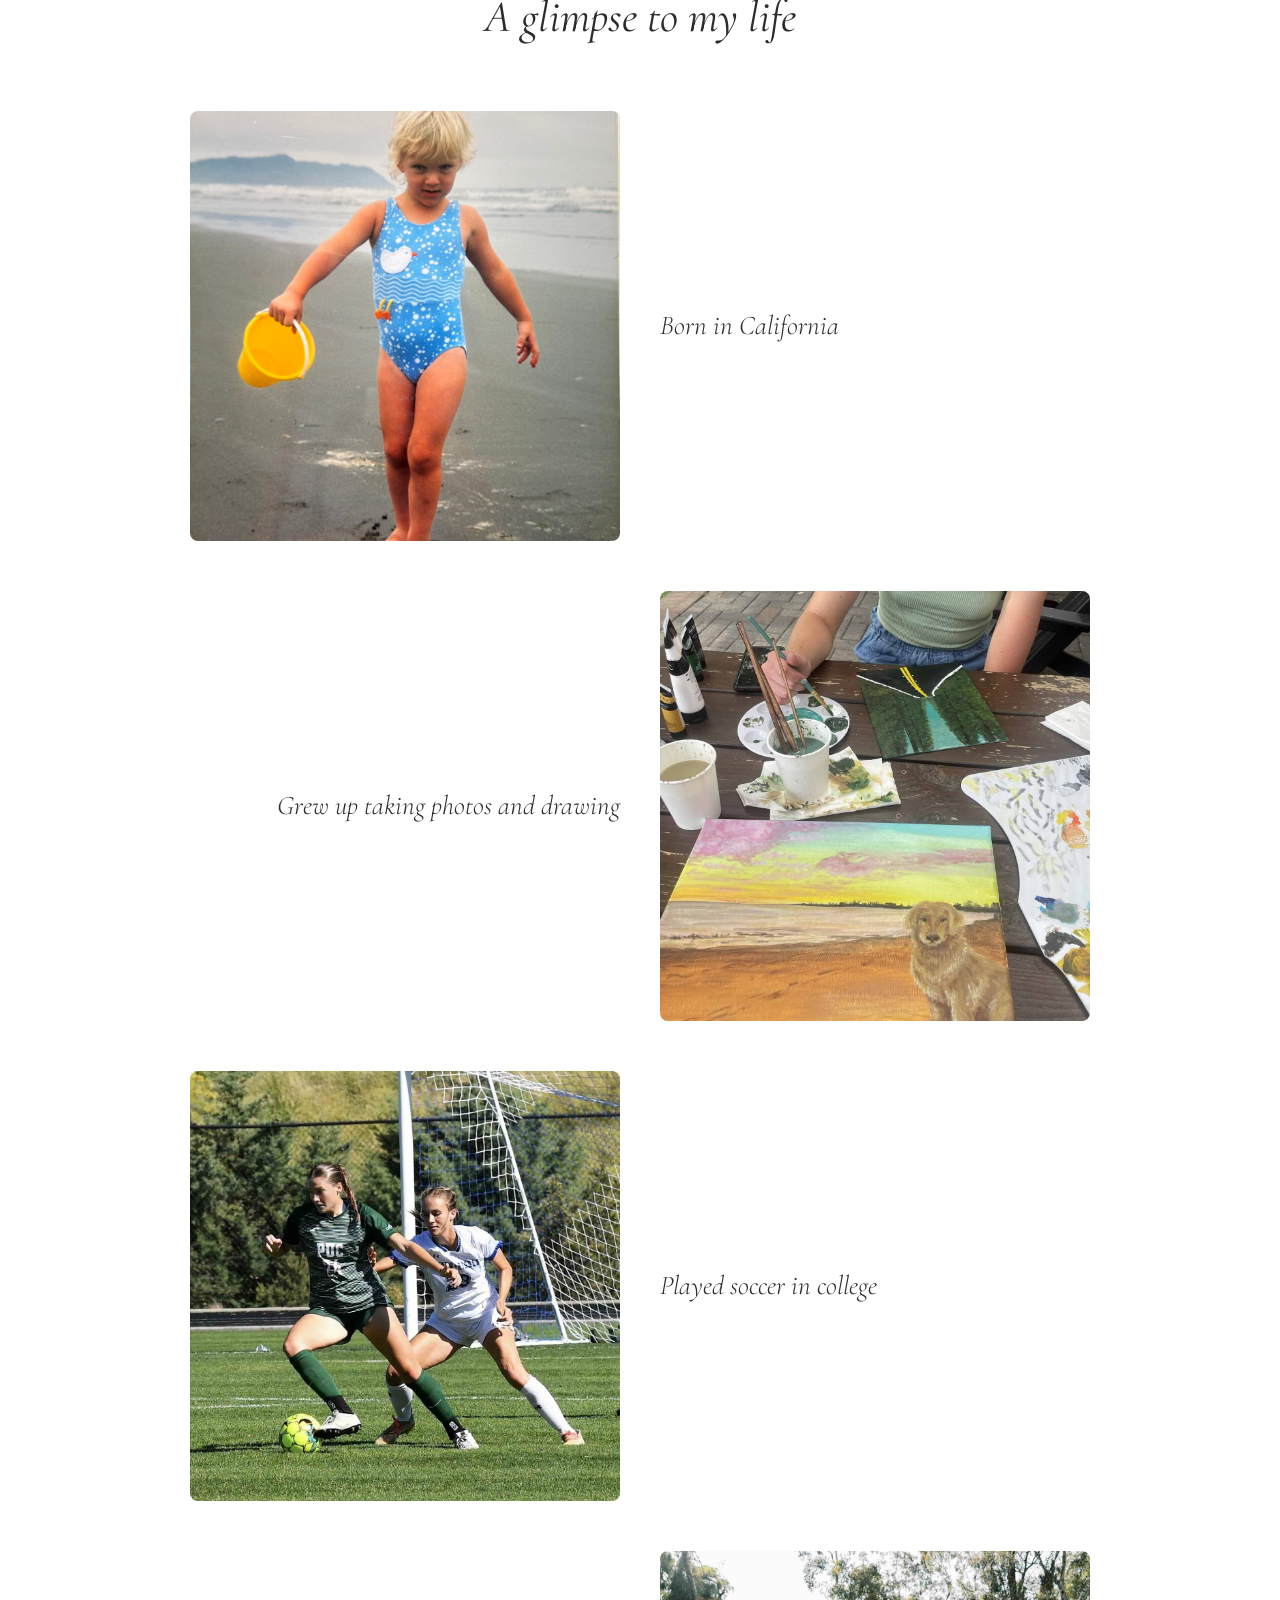
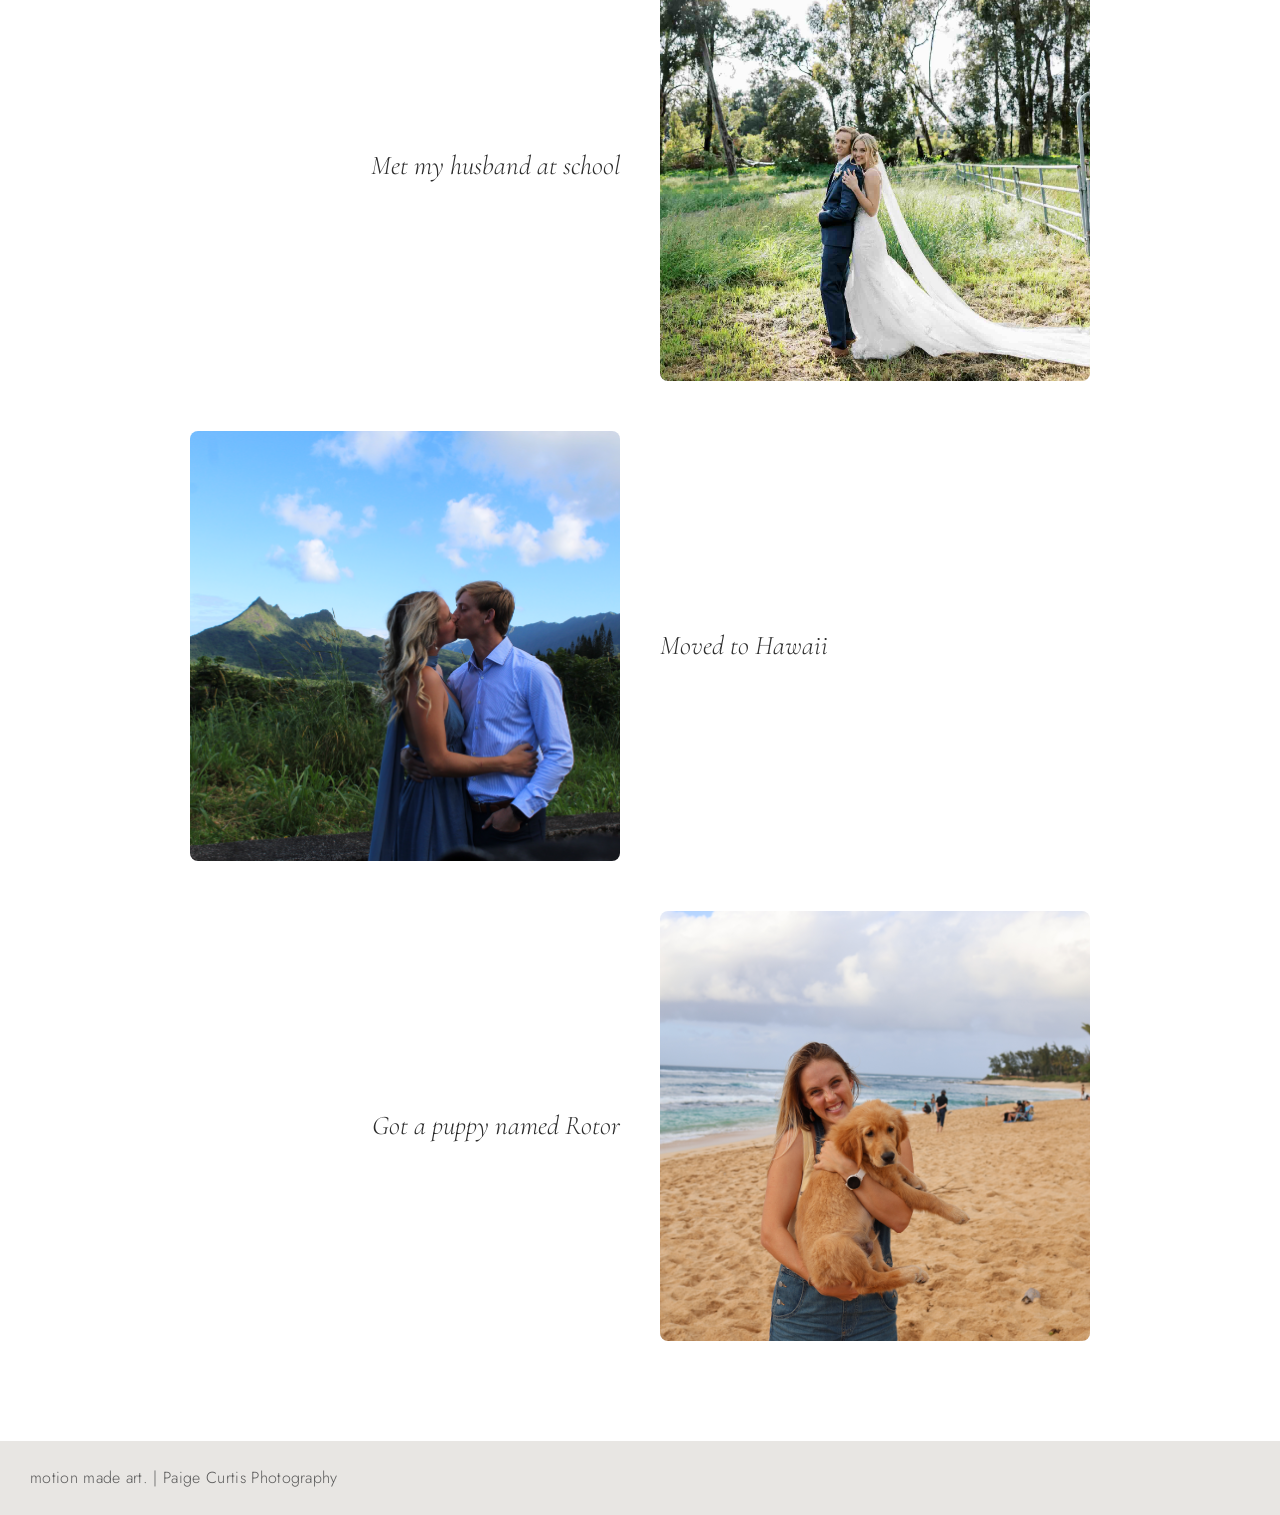
==== commit 353855ab: "change to jpeg" ====
--- a/about/index.html
+++ b/about/index.html
@@ -65,7 +65,7 @@
         </article>
         <article class="timeline-item">
           <div class="timeline-image">
-            <img src="../images/timeline-photos-drawing.jpg" loading="lazy" decoding="async" alt="Grew up taking photos and drawing" onerror="this.onerror=null;this.src='data:image/svg+xml,%3Csvg xmlns=%22http://www.w3.org/2000/svg%22 width=%22300%22 height=%22200%22%3E%3Crect fill=%22%23e8e4df%22 width=%22300%22 height=%22200%22/%3E%3Ctext fill=%22%23999%22 x=%22150%22 y=%22100%22 text-anchor=%22middle%22 dy=%22.3em%22 font-size=%2214%22%3EYour photo%3C/text%3E%3C/svg%3E';" />
+            <img src="../images/timeline-photos-drawing.jpeg" loading="lazy" decoding="async" alt="Grew up taking photos and drawing" onerror="this.onerror=null;this.src='data:image/svg+xml,%3Csvg xmlns=%22http://www.w3.org/2000/svg%22 width=%22300%22 height=%22200%22%3E%3Crect fill=%22%23e8e4df%22 width=%22300%22 height=%22200%22/%3E%3Ctext fill=%22%23999%22 x=%22150%22 y=%22100%22 text-anchor=%22middle%22 dy=%22.3em%22 font-size=%2214%22%3EYour photo%3C/text%3E%3C/svg%3E';" />
           </div>
           <div class="timeline-content">
             <p class="timeline-text">Grew up taking photos and drawing</p>
@@ -73,7 +73,7 @@
         </article>
         <article class="timeline-item">
           <div class="timeline-image">
-            <img src="../images/timeline-soccer.jpg" loading="lazy" decoding="async" alt="Played soccer in college" onerror="this.onerror=null;this.src='data:image/svg+xml,%3Csvg xmlns=%22http://www.w3.org/2000/svg%22 width=%22300%22 height=%22200%22%3E%3Crect fill=%22%23e8e4df%22 width=%22300%22 height=%22200%22/%3E%3Ctext fill=%22%23999%22 x=%22150%22 y=%22100%22 text-anchor=%22middle%22 dy=%22.3em%22 font-size=%2214%22%3EYour photo%3C/text%3E%3C/svg%3E';" />
+            <img src="../images/timeline-soccer.jpeg" loading="lazy" decoding="async" alt="Played soccer in college" onerror="this.onerror=null;this.src='data:image/svg+xml,%3Csvg xmlns=%22http://www.w3.org/2000/svg%22 width=%22300%22 height=%22200%22%3E%3Crect fill=%22%23e8e4df%22 width=%22300%22 height=%22200%22/%3E%3Ctext fill=%22%23999%22 x=%22150%22 y=%22100%22 text-anchor=%22middle%22 dy=%22.3em%22 font-size=%2214%22%3EYour photo%3C/text%3E%3C/svg%3E';" />
           </div>
           <div class="timeline-content">
             <p class="timeline-text">Played soccer in college</p>
@@ -81,7 +81,7 @@
         </article>
         <article class="timeline-item">
           <div class="timeline-image">
-            <img src="../images/timeline-husband.jpg" loading="lazy" decoding="async" alt="Met my husband at school" onerror="this.onerror=null;this.src='data:image/svg+xml,%3Csvg xmlns=%22http://www.w3.org/2000/svg%22 width=%22300%22 height=%22200%22%3E%3Crect fill=%22%23e8e4df%22 width=%22300%22 height=%22200%22/%3E%3Ctext fill=%22%23999%22 x=%22150%22 y=%22100%22 text-anchor=%22middle%22 dy=%22.3em%22 font-size=%2214%22%3EYour photo%3C/text%3E%3C/svg%3E';" />
+            <img src="../images/timeline-husband.jpeg" loading="lazy" decoding="async" alt="Met my husband at school" onerror="this.onerror=null;this.src='data:image/svg+xml,%3Csvg xmlns=%22http://www.w3.org/2000/svg%22 width=%22300%22 height=%22200%22%3E%3Crect fill=%22%23e8e4df%22 width=%22300%22 height=%22200%22/%3E%3Ctext fill=%22%23999%22 x=%22150%22 y=%22100%22 text-anchor=%22middle%22 dy=%22.3em%22 font-size=%2214%22%3EYour photo%3C/text%3E%3C/svg%3E';" />
           </div>
           <div class="timeline-content">
             <p class="timeline-text">Met my husband at school</p>
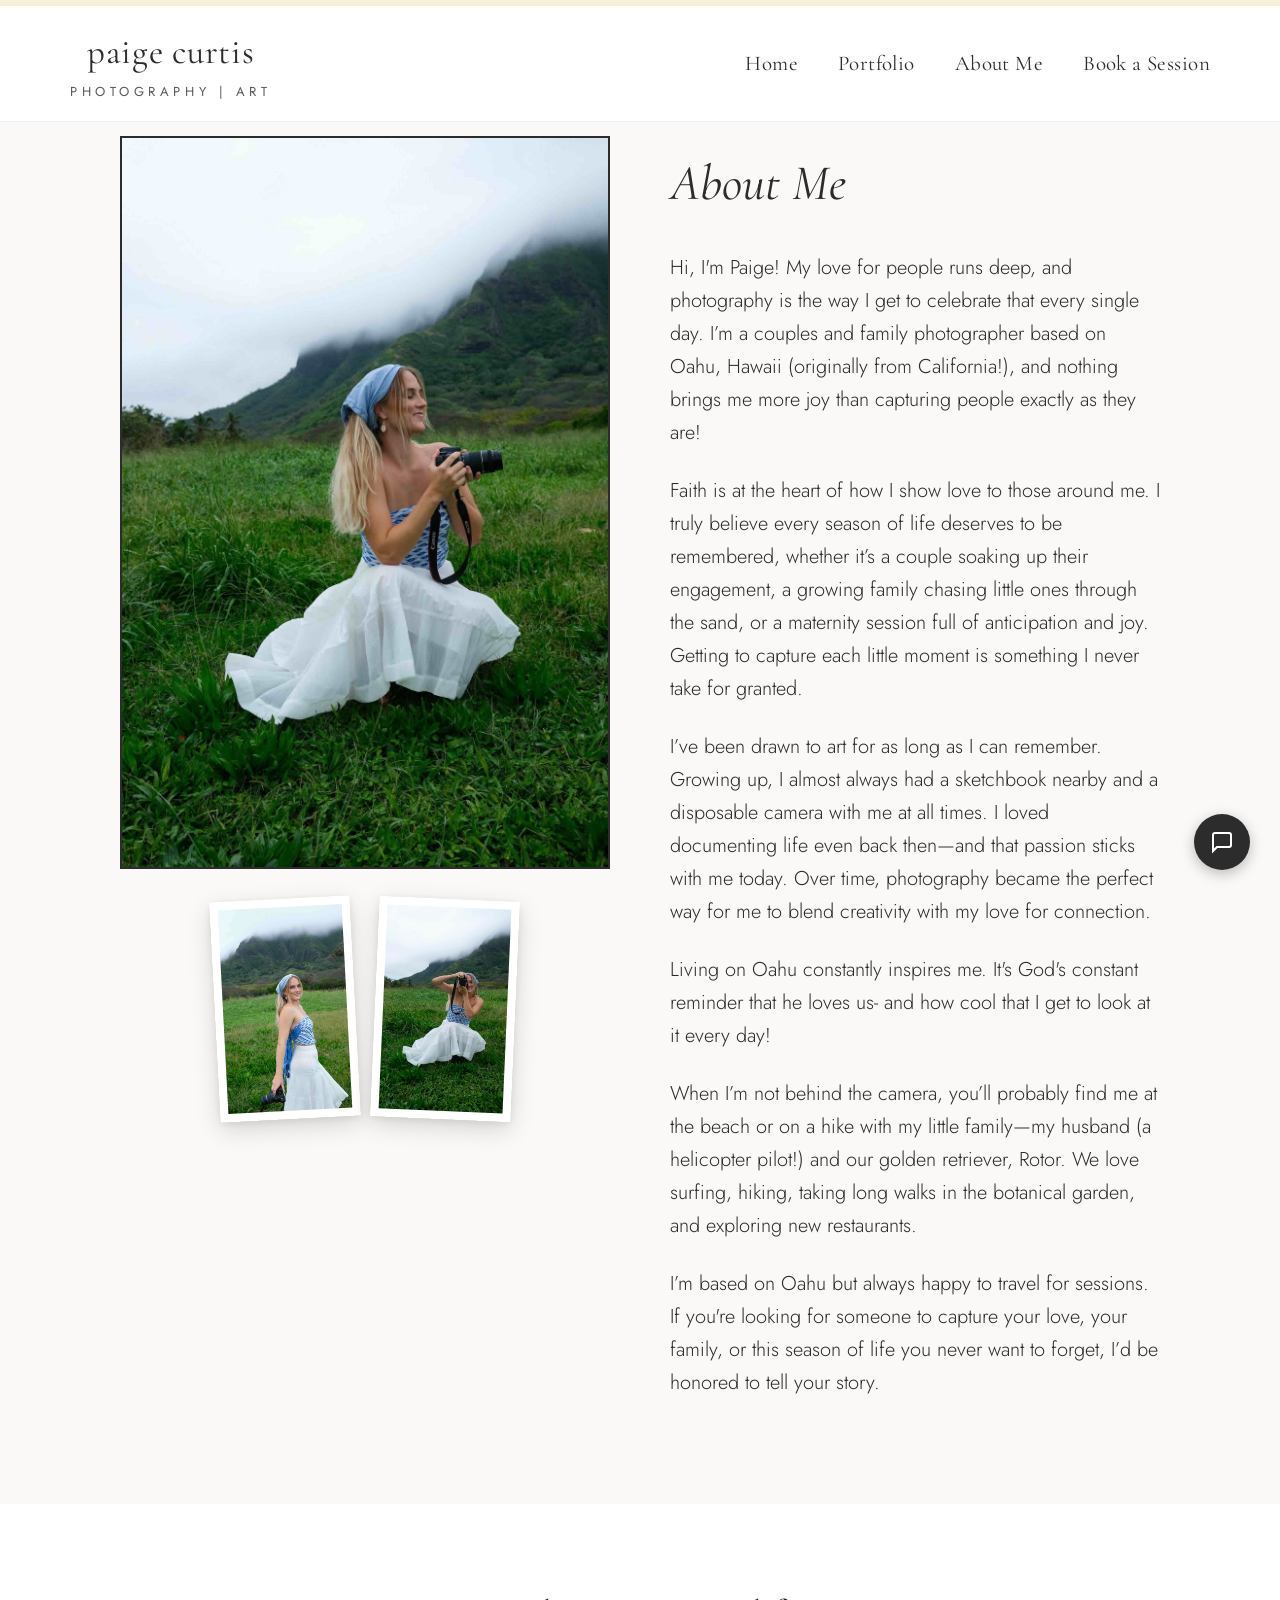
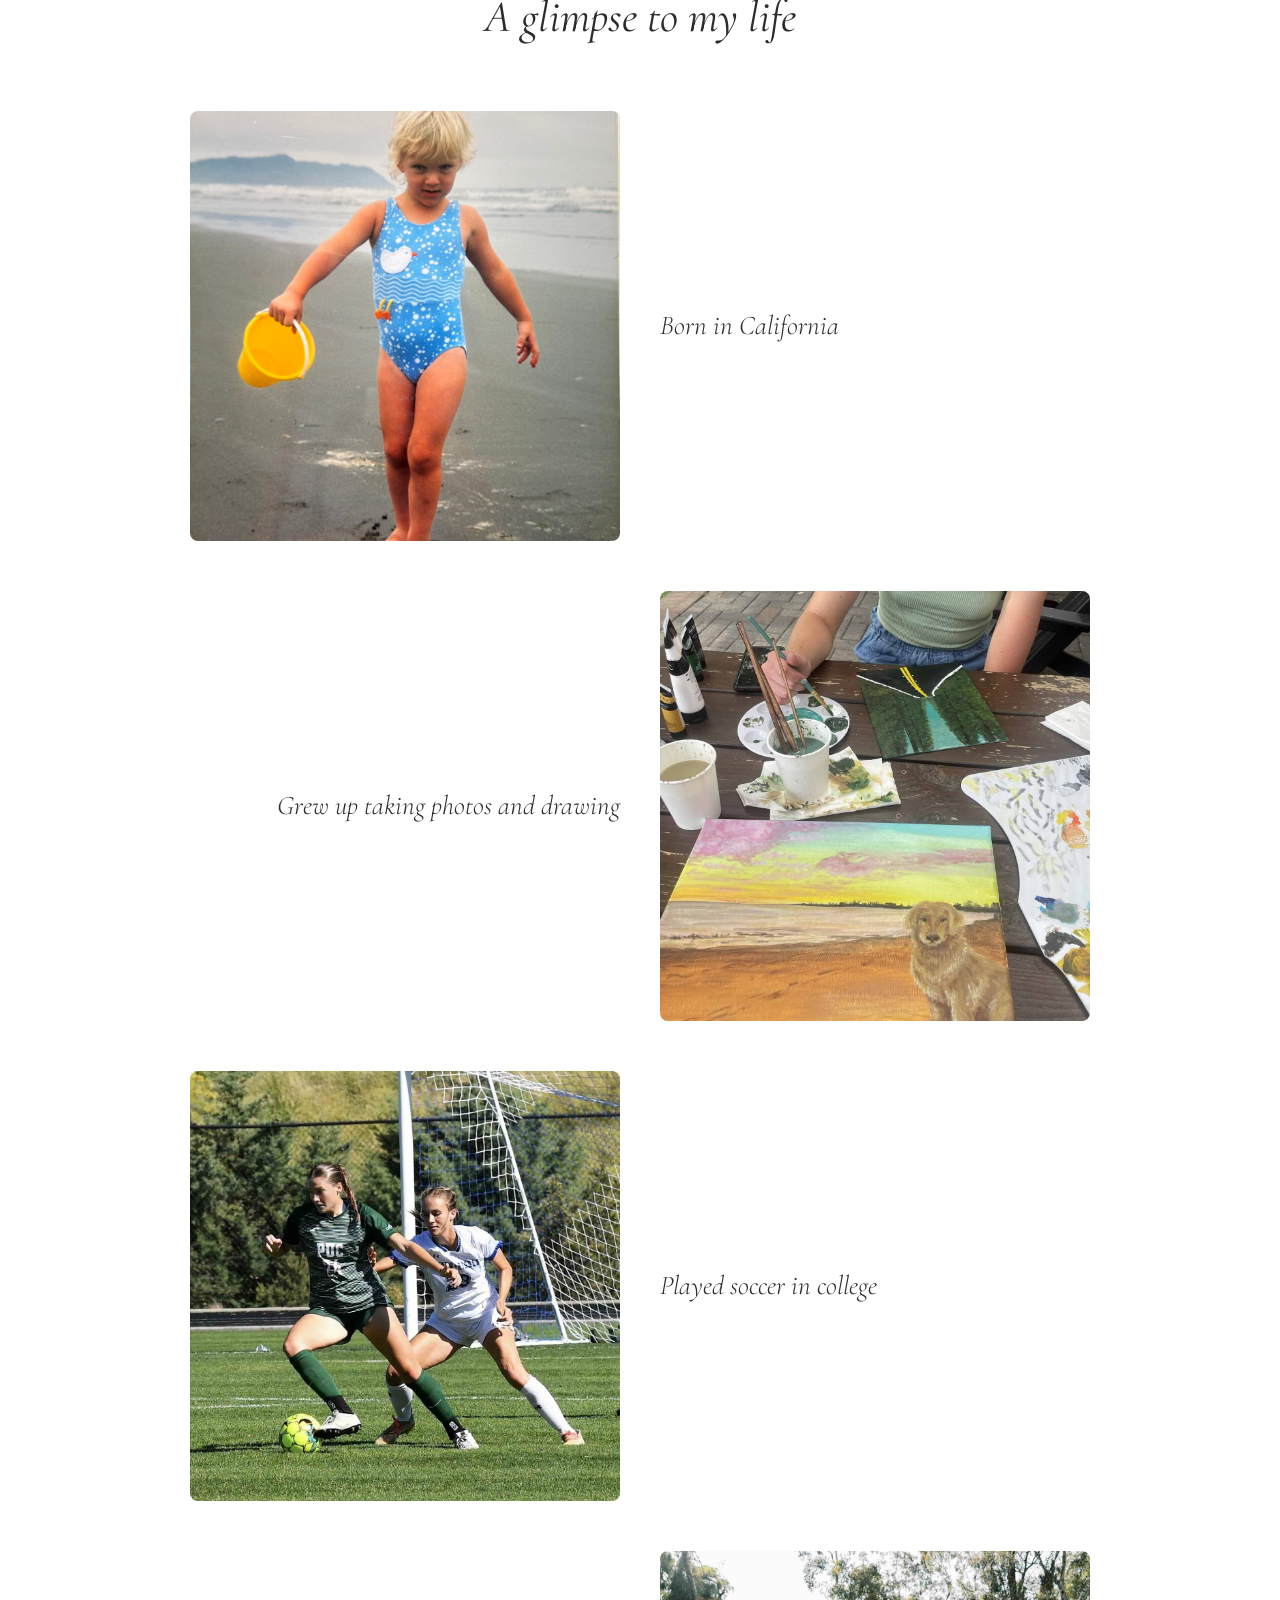
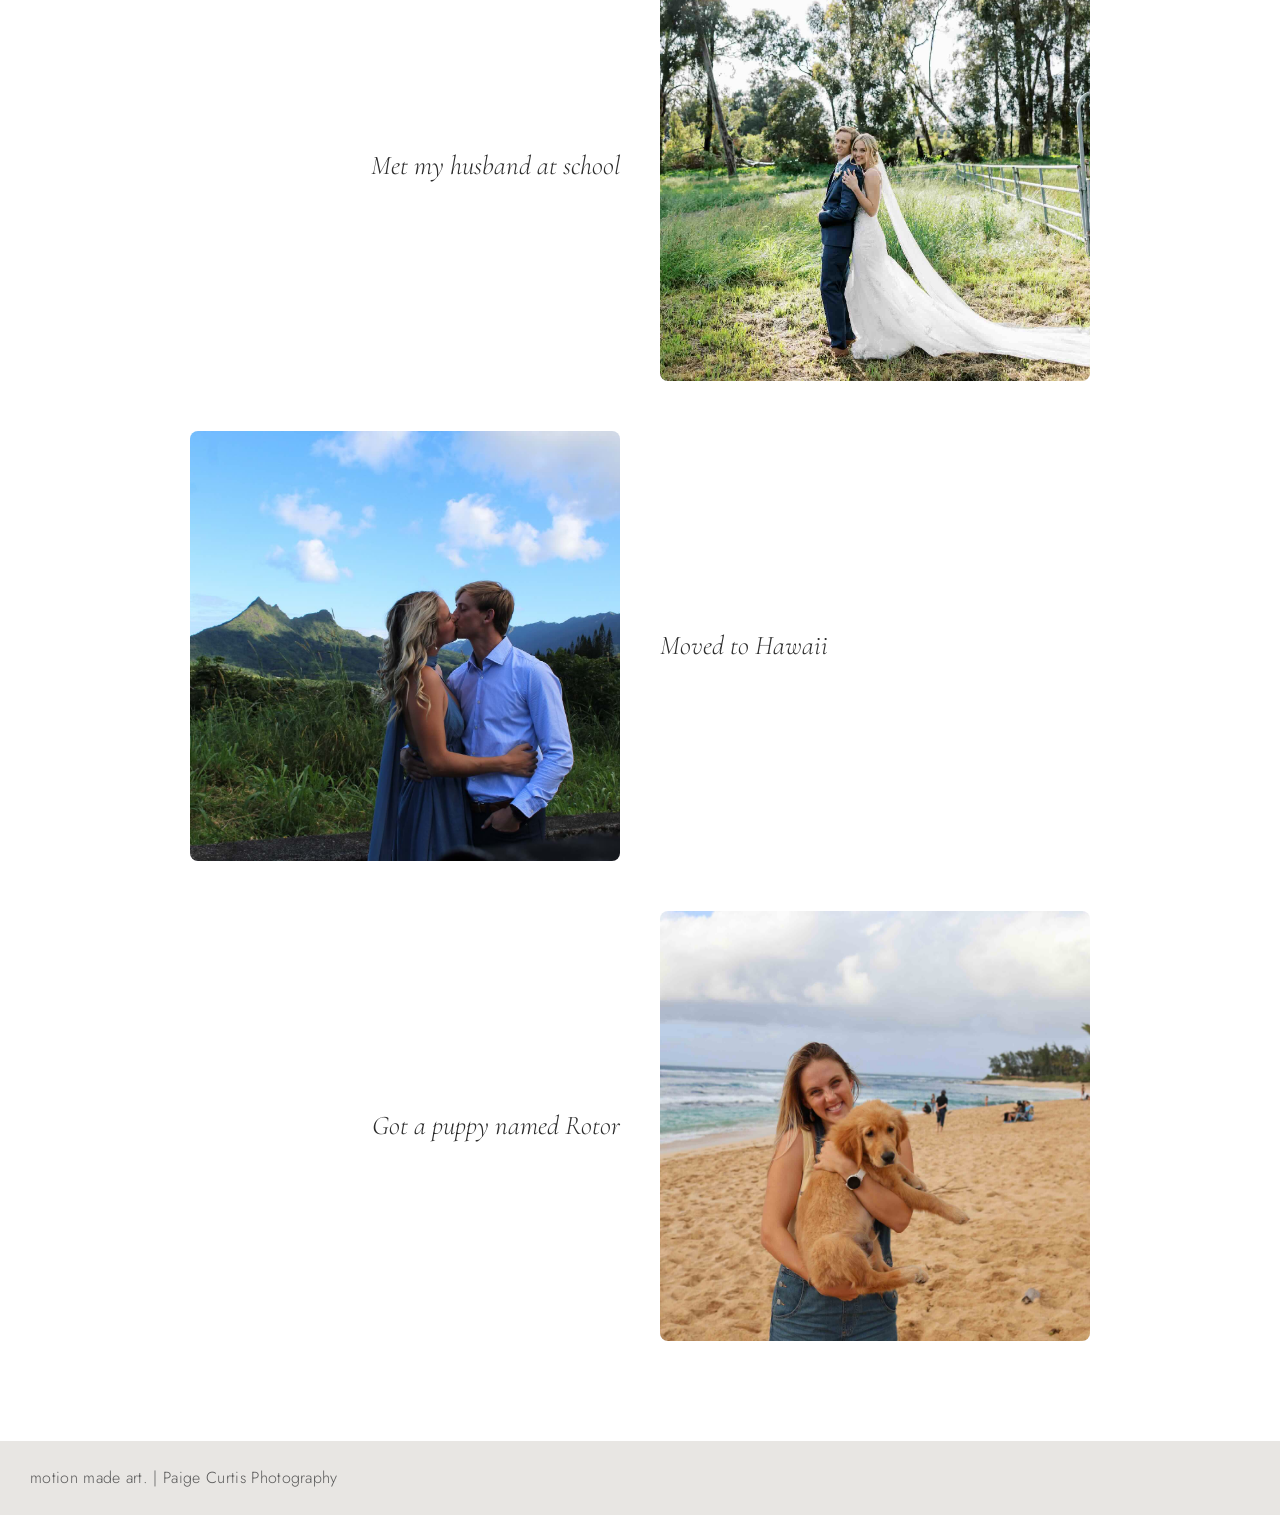
==== commit b800b3c0: "update index files with jpegs" ====
--- a/about/index.html
+++ b/about/index.html
@@ -89,7 +89,7 @@
         </article>
         <article class="timeline-item">
           <div class="timeline-image">
-            <img src="../images/timeline-hawaii.jpg" loading="lazy" decoding="async" alt="Moved to Hawaii" onerror="this.onerror=null;this.src='data:image/svg+xml,%3Csvg xmlns=%22http://www.w3.org/2000/svg%22 width=%22300%22 height=%22200%22%3E%3Crect fill=%22%23e8e4df%22 width=%22300%22 height=%22200%22/%3E%3Ctext fill=%22%23999%22 x=%22150%22 y=%22100%22 text-anchor=%22middle%22 dy=%22.3em%22 font-size=%2214%22%3EYour photo%3C/text%3E%3C/svg%3E';" />
+            <img src="../images/timeline-hawaii.jpeg" loading="lazy" decoding="async" alt="Moved to Hawaii" onerror="this.onerror=null;this.src='data:image/svg+xml,%3Csvg xmlns=%22http://www.w3.org/2000/svg%22 width=%22300%22 height=%22200%22%3E%3Crect fill=%22%23e8e4df%22 width=%22300%22 height=%22200%22/%3E%3Ctext fill=%22%23999%22 x=%22150%22 y=%22100%22 text-anchor=%22middle%22 dy=%22.3em%22 font-size=%2214%22%3EYour photo%3C/text%3E%3C/svg%3E';" />
           </div>
           <div class="timeline-content">
             <p class="timeline-text">Moved to Hawaii</p>
@@ -97,7 +97,7 @@
         </article>
         <article class="timeline-item">
           <div class="timeline-image">
-            <img src="../images/timeline-rotor.jpg" loading="lazy" decoding="async" alt="Got a puppy named Rotor" onerror="this.onerror=null;this.src='data:image/svg+xml,%3Csvg xmlns=%22http://www.w3.org/2000/svg%22 width=%22300%22 height=%22200%22%3E%3Crect fill=%22%23e8e4df%22 width=%22300%22 height=%22200%22/%3E%3Ctext fill=%22%23999%22 x=%22150%22 y=%22100%22 text-anchor=%22middle%22 dy=%22.3em%22 font-size=%2214%22%3EYour photo%3C/text%3E%3C/svg%3E';" />
+            <img src="../images/timeline-rotor.jpeg" loading="lazy" decoding="async" alt="Got a puppy named Rotor" onerror="this.onerror=null;this.src='data:image/svg+xml,%3Csvg xmlns=%22http://www.w3.org/2000/svg%22 width=%22300%22 height=%22200%22%3E%3Crect fill=%22%23e8e4df%22 width=%22300%22 height=%22200%22/%3E%3Ctext fill=%22%23999%22 x=%22150%22 y=%22100%22 text-anchor=%22middle%22 dy=%22.3em%22 font-size=%2214%22%3EYour photo%3C/text%3E%3C/svg%3E';" />
           </div>
           <div class="timeline-content">
             <p class="timeline-text">Got a puppy named Rotor</p>
--- a/css/style.css
+++ b/css/style.css
@@ -535,7 +535,7 @@
 }
 
 .spreading-love-bg.bg-loaded {
-  background-image: url('../images/spreading-love.jpg');
+  background-image: url('../images/spreading-love.jpeg');
 }
 
 .spreading-love-bg::after {
@@ -1059,7 +1059,7 @@
 }
 
 .services-hero-bg.bg-loaded {
-  background-image: url('../images/services-hero.jpg');
+  background-image: url('../images/services-hero.jpeg');
 }
 
 .services-hero-title {
@@ -1395,7 +1395,7 @@
 
 .faq-bg.bg-loaded,
 .faq-image-bg.bg-loaded {
-  background-image: url('../images/faq-bg.JPG');
+  background-image: url('../images/faq-bg.jpeg');
 }
 
 .faq-bg::after,
